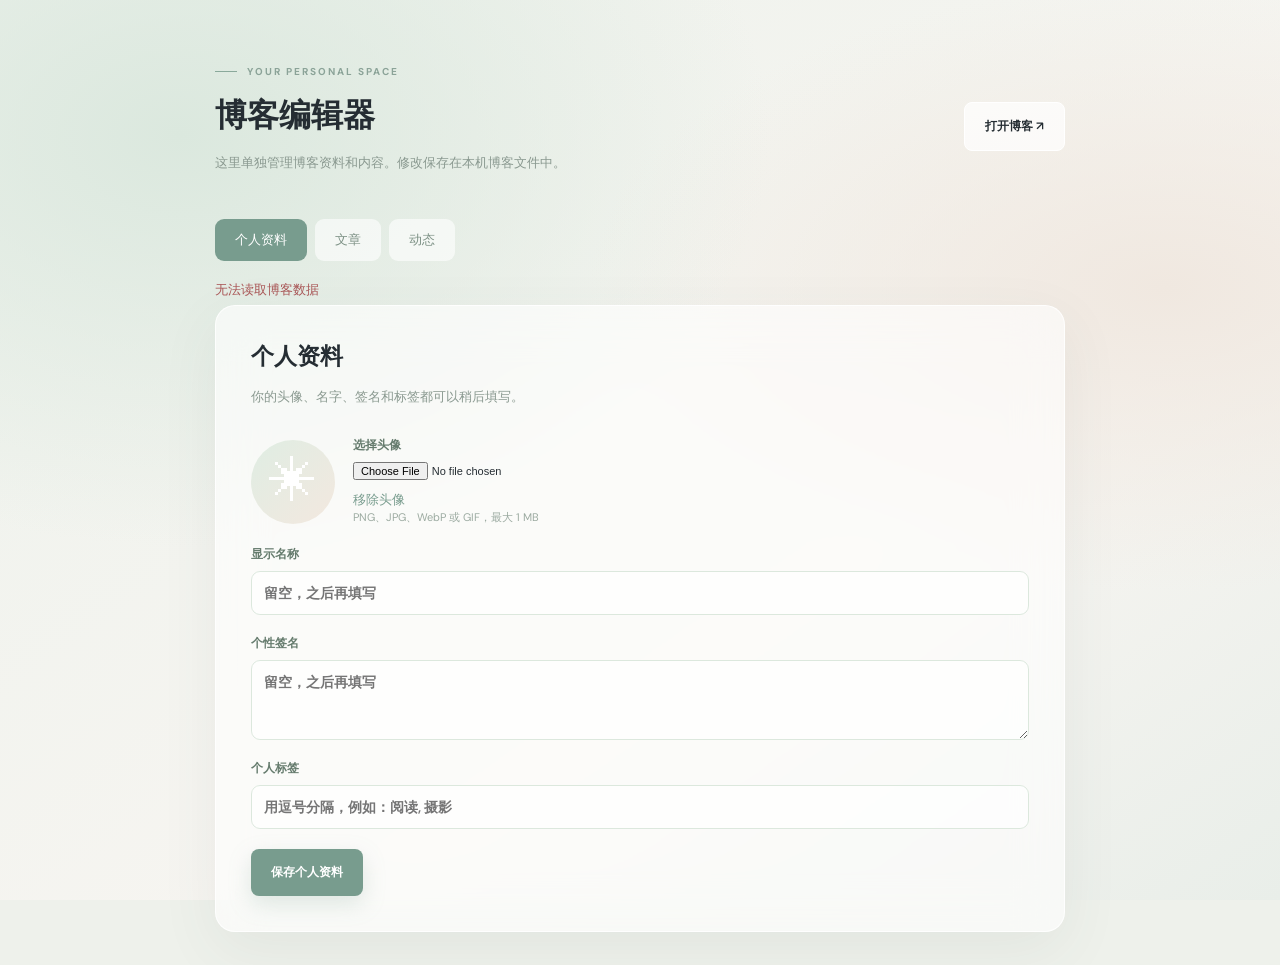
==== editor.html @ be8e77d0 "Add personal profile and blog contribution editor" ====
<!doctype html><html lang="zh-CN"><head><meta charset="utf-8"><meta name="viewport" content="width=device-width,initial-scale=1"><title>博客编辑器</title><link rel="stylesheet" href="style.css"><link rel="stylesheet" href="editor.css"></head><body><main class="editor-shell"><header class="editor-header"><div><div class="eyebrow"><span></span> YOUR PERSONAL SPACE</div><h1>博客编辑器</h1><p>这里单独管理博客资料和内容。修改保存在本机博客文件中。</p></div><a class="button secondary" href="/" target="_blank" rel="noopener">打开博客 ↗</a></header><nav class="editor-nav" aria-label="编辑器栏目"><button data-panel="profile" class="selected">个人资料</button><button data-panel="posts">文章</button><button data-panel="moments">动态</button></nav><div id="notice" role="status" aria-live="polite"></div><section class="editor-panel glass" id="profile"><h2>个人资料</h2><p>你的头像、名字、签名和标签都可以稍后填写。</p><form id="profile-form"><div class="avatar-edit"><div id="avatar-preview" class="profile-avatar">✳</div><div><label class="upload-button" for="avatar-file">选择头像</label><input id="avatar-file" type="file" accept="image/png,image/jpeg,image/webp,image/gif"><button type="button" id="remove-avatar" class="text-button">移除头像</button><small>PNG、JPG、WebP 或 GIF，最大 1 MB</small></div></div><label>显示名称<input name="name" maxlength="80" placeholder="留空，之后再填写"></label><label>个性签名<textarea name="signature" maxlength="300" rows="3" placeholder="留空，之后再填写"></textarea></label><label>个人标签<input name="tags" placeholder="用逗号分隔，例如：阅读, 摄影"></label><button class="button primary" type="submit">保存个人资料</button></form></section><section class="editor-panel glass" id="posts" hidden><h2>文章</h2><p>新发布或修改文章会记录为一次博客贡献；未改动的重复保存不会计数。</p><form id="post-form"><label>选择文章<select name="selection"></select></label><label>文章标识<input name="slug" placeholder="例如 my-first-post" required><small>小写字母、数字和连字符，用于文章链接；已有文章请勿修改。</small></label><label>标题<input name="title" required maxlength="150"></label><label>分类<input name="category" maxlength="40" placeholder="随笔"></label><label>标签<input name="tags" placeholder="用逗号分隔"></label><label>摘要<textarea name="excerpt" rows="2" maxlength="300"></textarea></label><label>正文（Markdown）<textarea name="body" rows="14" required></textarea></label><button class="button primary" type="submit">保存文章</button></form></section><section class="editor-panel glass" id="moments" hidden><h2>生活动态</h2><p>发布或修改动态会记录为一次博客贡献。</p><form id="moment-form"><label>选择动态<select name="selection"></select></label><label>内容<textarea name="text" rows="6" required></textarea></label><label>标签<input name="tags" placeholder="用逗号分隔"></label><button class="button primary" type="submit">保存动态</button></form></section></main><script src="editor.js"></script></body></html>
---- style.css ----
@import url('https://fonts.googleapis.com/css2?family=DM+Sans:wght@400;500;600;700&family=Playfair+Display:ital,wght@1,500&display=swap');
:root{--ink:#252d33;--muted:#778086;--accent:#72998c;--line:rgba(255,255,255,.8);--glass:rgba(255,255,255,.6)}*{box-sizing:border-box}html{scroll-behavior:smooth}body{margin:0;color:var(--ink);font-family:'DM Sans','Microsoft YaHei',sans-serif;background:#eef1eb;min-height:100vh;overflow-x:hidden}body:before{content:'';position:fixed;inset:0;background:radial-gradient(ellipse at 14% 15%,#dbe8de 0,transparent 38%),radial-gradient(ellipse at 91% 32%,#f0e8e0 0,transparent 35%),linear-gradient(145deg,#edf2ec,#f7f5f1 65%,#e9eee9);z-index:-3}.ambient{position:fixed;z-index:-2;filter:blur(70px);border-radius:50%;opacity:.55;pointer-events:none}.ambient-one{width:300px;height:300px;background:#d2e5dc;left:-100px;top:350px}.ambient-two{width:340px;height:340px;background:#f2ddd8;right:-130px;top:180px}.wrap{width:min(1200px,calc(100% - 80px));margin:auto}a{color:inherit;text-decoration:none}.topbar{height:102px;display:flex;align-items:center;justify-content:space-between}.brand{display:flex;gap:11px;align-items:center;font-weight:700;letter-spacing:.12em;font-size:16px}.brand-icon{font-size:30px;color:#779d8f}.brand-dot{color:#8ba99c}.brand small{display:block;font-size:8px;color:#9aa6a1;letter-spacing:.18em;margin-top:3px}.topbar nav{display:flex;gap:42px;font-size:13px;color:#858e8a}.topbar nav a{position:relative;padding:10px 0}.topbar nav a.active{color:#39463f}.topbar nav a.active:after{content:'';position:absolute;width:5px;height:5px;background:#84a899;border-radius:50%;bottom:0;left:50%}.github{font-size:12px;font-weight:600;border:1px solid rgba(111,139,126,.3);border-radius:24px;padding:11px 17px}.github span{margin-left:12px;color:#7c9e8e}.glass{background:var(--glass);border:1px solid var(--line);box-shadow:0 18px 60px rgba(76,91,79,.07);backdrop-filter:blur(24px)}.hero{min-height:490px;border-radius:24px;position:relative;overflow:hidden;display:flex;align-items:center;padding:70px 8%}.hero:after{content:'';position:absolute;inset:0;background:linear-gradient(110deg,rgba(255,255,255,.25),transparent 65%);pointer-events:none}.hero-content{z-index:1}.eyebrow{font-size:10px;font-weight:700;letter-spacing:.2em;color:#8ba398;display:flex;align-items:center;gap:10px}.eyebrow span{display:inline-block;width:22px;height:1px;background:#8aa99b}.hero h1{font-size:clamp(38px,4.4vw,59px);line-height:1.35;letter-spacing:.02em;margin:25px 0 20px;font-weight:600}.hero h1 em{font-style:normal;color:#8baa9c;font-weight:400}.hero-star{font-size:23px;color:#b5c8ba;margin-left:15px;vertical-align:top}.hero p,.about-card p{color:#858f89;line-height:2;font-size:14px}.hero-actions{display:flex;gap:12px;margin-top:32px}.button{display:inline-flex;align-items:center;justify-content:center;gap:26px;border-radius:8px;padding:15px 20px;font-size:12px;font-weight:600}.primary{background:#789c8e;color:white;box-shadow:0 8px 22px #88aa9b40}.secondary{background:rgba(255,255,255,.7);border:1px solid white}.hero-index{position:absolute;bottom:27px;left:8%;font-size:9px;letter-spacing:.16em;color:#a5b3aa}.hero-art{position:absolute;right:9%;width:330px;height:330px;display:grid;place-items:center}.orbit{position:absolute;border:1px solid rgba(129,164,146,.3);border-radius:50%;inset:15px}.orbit-two{inset:48px;border-style:dashed;animation:rotate 45s linear infinite}.art-sun{width:165px;height:165px;border-radius:50%;display:grid;place-items:center;background:linear-gradient(140deg,#e0eee3,#f4e6db);box-shadow:0 15px 50px #c6d8c680;color:#fff;font-size:88px}.art-label{position:absolute;right:-15px;bottom:60px;font-size:9px;letter-spacing:.17em;line-height:1.8;color:#9aada0}.art-sparkle{position:absolute;top:28px;right:48px;color:#bdcdbf;font-size:25px}@keyframes rotate{to{transform:rotate(360deg)}}.posts-section{padding:90px 0 55px}.section-heading{display:flex;justify-content:space-between;align-items:end;margin-bottom:30px}.section-heading h2{font-size:30px;font-weight:600;margin:13px 0 0}.section-heading p{font-size:12px;line-height:1.9;color:#9aa39e;margin:0;text-align:right}.post-grid{display:grid;grid-template-columns:repeat(3,1fr);gap:18px}.post-card{border-radius:15px;min-height:244px;padding:25px;display:flex;flex-direction:column;transition:transform .2s,box-shadow .2s}.post-card:hover{transform:translateY(-5px);box-shadow:0 20px 50px rgba(72,93,79,.12)}.card-number{display:flex;justify-content:space-between;color:#b6c5bb;font-size:11px;letter-spacing:.08em;margin-bottom:28px}.card-number span{font-size:17px}.post-meta{display:flex;gap:12px;align-items:center;color:#a1aaa4;font-size:10px}.category{color:#729888;background:#e8f1ea;border-radius:4px;padding:5px 8px}.post-card h3{font-size:19px;margin:18px 0 9px;font-weight:600}.post-card p{font-size:12px;line-height:1.8;color:#939d96;margin:0}.card-bottom{margin-top:auto;padding-top:25px;display:flex;justify-content:space-between;color:#b3bbb5;font-size:10px}.read-link{color:#79998a}.read-link b{margin-left:5px}.all-posts{display:block;text-align:right;color:#7d998b;font-size:12px;margin-top:25px}.all-posts span{margin-left:12px}.note{border-radius:15px;padding:30px 35px;display:flex;align-items:center;gap:25px}.note-icon{width:65px;height:65px;display:grid;place-items:center;border-radius:50%;background:#e5efe6;color:#92b3a0;font-size:35px}.note h2{font-size:17px;margin:10px 0}.note p{font-size:12px;color:#9aa49c;margin:0}.note>a{margin-left:auto;font-size:20px;color:#8eaa99}.footer{display:flex;justify-content:space-between;padding:48px 0 35px;font-size:10px;color:#a1aba4}.heart{color:#d9a6a2}.inner-page{padding:70px 0;min-height:65vh}.search{display:flex;align-items:center;gap:12px;background:rgba(255,255,255,.65);border:1px solid white;border-radius:10px;padding:12px 16px;margin:30px 0;color:#91a69a}.search input{border:0;outline:0;background:transparent;width:100%;font:inherit;font-size:13px;color:var(--ink)}.empty{color:var(--muted);font-size:14px}.about-card{border-radius:20px;padding:60px;display:grid;grid-template-columns:1fr 2fr;gap:50px;align-items:center}.about-symbol{height:250px;border-radius:18px;background:linear-gradient(140deg,#dcece1,#f3e8df);display:grid;place-items:center;color:white;font-size:130px}.about-card h2{font-size:32px;line-height:1.5}.about-card .button{margin-top:15px}.article,.message{padding:50px clamp(24px,7vw,90px);border-radius:20px}.back{font-size:12px;color:#7b9c8b;display:block;margin-bottom:35px}.article-body{max-width:760px;color:#535e58;font-size:15px;line-height:2}.article-body h1{font-size:36px;color:var(--ink);margin:25px 0}.article-body h2{font-size:23px;color:var(--ink);margin-top:40px}.article-body blockquote{margin:30px 0;border-left:3px solid #9bbcac;background:#eff5ef;padding:15px 22px;color:#789787}.article-body code{background:#edf2ed;padding:2px 5px;border-radius:4px}@media(max-width:760px){.wrap{width:calc(100% - 36px)}.topbar{height:82px}.topbar nav{gap:17px;font-size:12px}.github{display:none}.hero{min-height:500px;padding:55px 26px;align-items:flex-start}.hero h1{font-size:37px}.hero p{font-size:13px}.hero-art{width:180px;height:180px;right:12px;bottom:10px;opacity:.65}.art-sun{width:90px;height:90px;font-size:50px}.orbit{inset:10px}.orbit-two{inset:30px}.art-label{display:none}.hero-index{left:26px}.posts-section{padding:65px 0 45px}.section-heading h2{font-size:26px}.section-heading p{font-size:11px}.post-grid{grid-template-columns:1fr}.post-card{min-height:220px}.note{padding:25px 20px;gap:15px}.note-icon{width:48px;height:48px;flex-shrink:0;font-size:27px}.note p{line-height:1.7}.footer{gap:10px;flex-wrap:wrap}.inner-page{padding:45px 0}.about-card{grid-template-columns:1fr;padding:25px;gap:25px}.about-symbol{height:180px}.about-card h2{font-size:26px}}@media(prefers-reduced-motion:reduce){*,*:before,*:after{animation:none!important;scroll-behavior:auto!important;transition:none!important}}
/* 扩展模块 */
.explore-grid{display:grid;grid-template-columns:1fr 1fr;gap:18px;margin:0 0 18px}.explore-card{border-radius:15px;padding:25px;display:flex;align-items:center;gap:18px;transition:transform .2s}.explore-card:hover{transform:translateY(-4px)}.explore-card>span,.project-icon{display:grid;place-items:center;width:52px;height:52px;border-radius:14px;background:#e7f0e8;color:#8cac9a;font-size:26px}.explore-card small{font-size:9px;letter-spacing:.15em;color:#9eafa4}.explore-card h3{font-size:15px;margin:7px 0}.explore-card p{font-size:11px;color:#98a49b;margin:0}.explore-card b{margin-left:auto;color:#91aa9b;font-size:18px}.card-tags{display:flex;gap:9px;flex-wrap:wrap;color:#91a99c;font-size:10px;margin-top:13px}.filter-row{display:flex;align-items:baseline;gap:16px;margin:13px 0;color:#9ba7a0;font-size:11px}.filter-row>span{flex:0 0 26px}.filter-buttons{display:flex;gap:8px;flex-wrap:wrap}.filter-chip{border:1px solid transparent;background:rgba(255,255,255,.45);border-radius:18px;padding:7px 13px;font:inherit;color:#84948b;cursor:pointer}.filter-chip.selected{background:#789c8e;color:#fff}.filter-chip:focus-visible,.toc-level-2:focus-visible,.toc-level-3:focus-visible{outline:2px solid #567c6c;outline-offset:2px}.result-count{font-size:11px;color:#a0aba3;margin:25px 0 16px}.timeline{max-width:800px;margin:35px auto 0}.timeline-item{display:grid;grid-template-columns:120px 1fr;gap:28px;position:relative;padding-bottom:22px}.timeline-date{font-size:11px;color:#9baaa0;padding-top:22px}.moment-card{border-radius:15px;padding:24px 28px}.moment-card p{font-size:14px;line-height:1.9;color:#66746b;margin:12px 0}.moment-mark{color:#96b3a2;font-size:23px}.project-grid{display:grid;grid-template-columns:repeat(3,1fr);gap:18px}.project-card{display:block;border-radius:15px;padding:25px;min-height:220px}.project-card[href]{transition:transform .2s}.project-card[href]:hover{transform:translateY(-4px)}.project-top{display:flex;align-items:center;justify-content:space-between;color:#a8b9ad;margin-bottom:25px}.project-card h3{font-size:18px;margin:18px 0 8px}.project-card p{font-size:12px;color:#929e96;line-height:1.8}.interest-list{display:flex;gap:8px;flex-wrap:wrap;margin:20px 0}.interest-list span{font-size:11px;color:#789789;background:#e7f0e9;border-radius:18px;padding:7px 11px}.about-timeline{padding:55px 0 0;max-width:800px;margin:auto}.about-timeline h2{font-size:24px}.history-list{border-left:1px solid #cbdad0;margin:25px 0 0 6px}.history-item{position:relative;padding:0 0 25px 25px;display:grid;grid-template-columns:100px 1fr;gap:20px}.history-item:before{content:'';position:absolute;left:-4px;top:5px;width:7px;height:7px;border-radius:50%;background:#8cad9b}.history-item>span{font-size:11px;color:#9caba2}.history-item h3{font-size:14px;margin:0}.history-item p{font-size:12px;color:#929e96;line-height:1.8}.article-layout{display:grid;grid-template-columns:minmax(0,1fr) 170px;gap:40px}.article-toc{align-self:start;position:sticky;top:25px;border-left:1px solid #d9e4db;padding-left:20px;margin-top:40px}.article-toc[hidden]{display:none}.article-toc h3{font-size:12px;color:#8a9c91}.article-toc button{display:block;text-align:left;border:0;background:none;padding:7px 0;color:#91a298;font:inherit;font-size:11px;cursor:pointer}.article-toc .toc-level-3{padding-left:12px}.article-body a{color:#719a86;text-decoration:underline;overflow-wrap:anywhere}.article-body pre{overflow:auto;background:#eaf0eb;padding:18px;border-radius:10px;line-height:1.6}.article-body pre code{background:none;padding:0}.article-body li{margin:5px 0}.article-body hr{border:0;border-top:1px solid #dce7de}.article-neighbors{display:grid;grid-template-columns:1fr 1fr;gap:20px;border-top:1px solid #e0e9e1;margin-top:45px;padding-top:25px}.article-neighbors a{display:flex;flex-direction:column;gap:8px;color:#668b78}.article-neighbors a:last-child{text-align:right}.article-neighbors small{font-size:10px;color:#a2b1a6}.article-neighbors strong{font-size:13px}.comments-placeholder{display:flex;gap:15px;align-items:center;background:#f0f5f0;border-radius:12px;padding:18px 20px;margin-top:30px}.comments-placeholder>span{font-size:24px;color:#9cb7a5}.comments-placeholder h3{font-size:13px;margin:0 0 6px}.comments-placeholder p{font-size:11px;color:#99a79d;margin:0;line-height:1.6}@media(max-width:760px){.topbar{height:auto;min-height:82px;flex-wrap:wrap;gap:5px;padding:15px 0}.topbar nav{gap:16px}.explore-grid{grid-template-columns:1fr}.project-grid{grid-template-columns:1fr}.timeline-item{grid-template-columns:1fr;gap:8px}.timeline-date{padding-top:0}.history-item{grid-template-columns:65px 1fr;gap:10px}.article-layout{display:flex;flex-direction:column-reverse;gap:0}.article-toc{position:static;margin:20px 0 0}.article-body h1{font-size:30px}}
/* 独立个人资料和博客贡献图 */
.profile-panel{display:flex;gap:25px;align-items:center;border-radius:20px;padding:30px 35px;margin-bottom:18px}.profile-avatar{display:grid;place-items:center;width:105px;height:105px;border-radius:50%;overflow:hidden;background:linear-gradient(135deg,#dfede3,#f3e8df);color:#fff;font-size:48px;flex-shrink:0}.profile-avatar img{width:100%;height:100%;object-fit:cover}.profile-copy h2{font-size:22px;margin:12px 0 8px}.profile-copy p{font-size:13px;color:#94a199;margin:0;line-height:1.7}.profile-tags{display:flex;flex-wrap:wrap;gap:8px;margin-top:12px}.profile-tags span{font-size:10px;color:#779b87;background:#e8f1e9;border-radius:20px;padding:5px 10px}.profile-tags .tag-empty{color:#aab7ad;background:#f1f5f0}.contribution-panel{border-radius:20px;padding:28px 35px;margin-bottom:18px}.contribution-header{display:flex;align-items:center;justify-content:space-between;gap:15px;margin-bottom:25px}.contribution-header h2{font-size:18px;margin:10px 0 6px}.contribution-header p,.active-days{font-size:11px;color:#96a59b;margin:0}.contribution-scroll{overflow-x:auto;padding-bottom:5px}.contribution-inner{min-width:780px;width:max-content}.contribution-months{display:grid;grid-template-columns:repeat(54,11px);gap:3px;height:20px;font-size:10px;color:#99a89e}.contribution-months span{white-space:nowrap}.contribution-grid{display:grid;grid-template-rows:repeat(7,11px);grid-auto-flow:column;grid-auto-columns:11px;gap:3px}.contribution-day{display:block;width:11px;height:11px;border-radius:3px;background:#e7ede8}.contribution-day.level-1{background:#b7d5c0}.contribution-day.level-2{background:#8bbda0}.contribution-day.level-3{background:#63a783}.contribution-day.level-4{background:#398761}.contribution-legend{display:flex;justify-content:flex-end;align-items:center;gap:4px;margin-top:14px;color:#a3aea6;font-size:10px}.contribution-legend span{margin:0 4px}@media(max-width:760px){.profile-panel{padding:24px;gap:16px}.profile-avatar{width:75px;height:75px;font-size:35px}.contribution-panel{padding:24px}.active-days{white-space:nowrap}}
---- editor.css ----
.editor-shell{width:min(850px,calc(100% - 36px));margin:65px auto}.editor-header{display:flex;align-items:center;justify-content:space-between;gap:20px}.editor-header h1{font-size:32px;margin:16px 0 8px}.editor-header p,.editor-panel>p{font-size:13px;color:#8a9990;line-height:1.8}.editor-nav{display:flex;gap:8px;margin:32px 0 20px}.editor-nav button{border:0;border-radius:9px;background:#fff9;color:#7d9185;padding:12px 20px;cursor:pointer}.editor-nav button.selected{background:#789c8e;color:white}.editor-panel{border-radius:20px;padding:35px}.editor-panel h2{margin:0;font-size:23px}.editor-panel form{display:grid;gap:20px;margin-top:28px}.editor-panel label{display:grid;gap:8px;font-size:12px;font-weight:600;color:#667c6e}.editor-panel input:not([type=file]),.editor-panel textarea,.editor-panel select{width:100%;border:1px solid #dce8dd;border-radius:9px;background:#ffffffaa;padding:12px;font:inherit;font-size:14px;color:#33463b;resize:vertical}.editor-panel small{font-size:11px;font-weight:400;color:#9baaa0;line-height:1.6}.editor-panel form>.button{justify-self:start;border:0;cursor:pointer}.avatar-edit{display:flex;align-items:center;gap:18px}.avatar-edit .profile-avatar{width:84px;height:84px;flex-shrink:0}.avatar-edit input[type=file]{display:block;margin:8px 0;font-size:11px;max-width:230px}.avatar-edit small{display:block}.upload-button{font-size:12px}.text-button{border:0;background:none;color:#789c8e;cursor:pointer;padding:0}#notice{font-size:13px;color:#557c67;min-height:24px}#notice.error{color:#aa5757}[hidden]{display:none!important}@media(max-width:600px){.editor-shell{margin:30px auto}.editor-header{align-items:flex-start;flex-direction:column}.editor-panel{padding:23px}.avatar-edit{align-items:flex-start}}
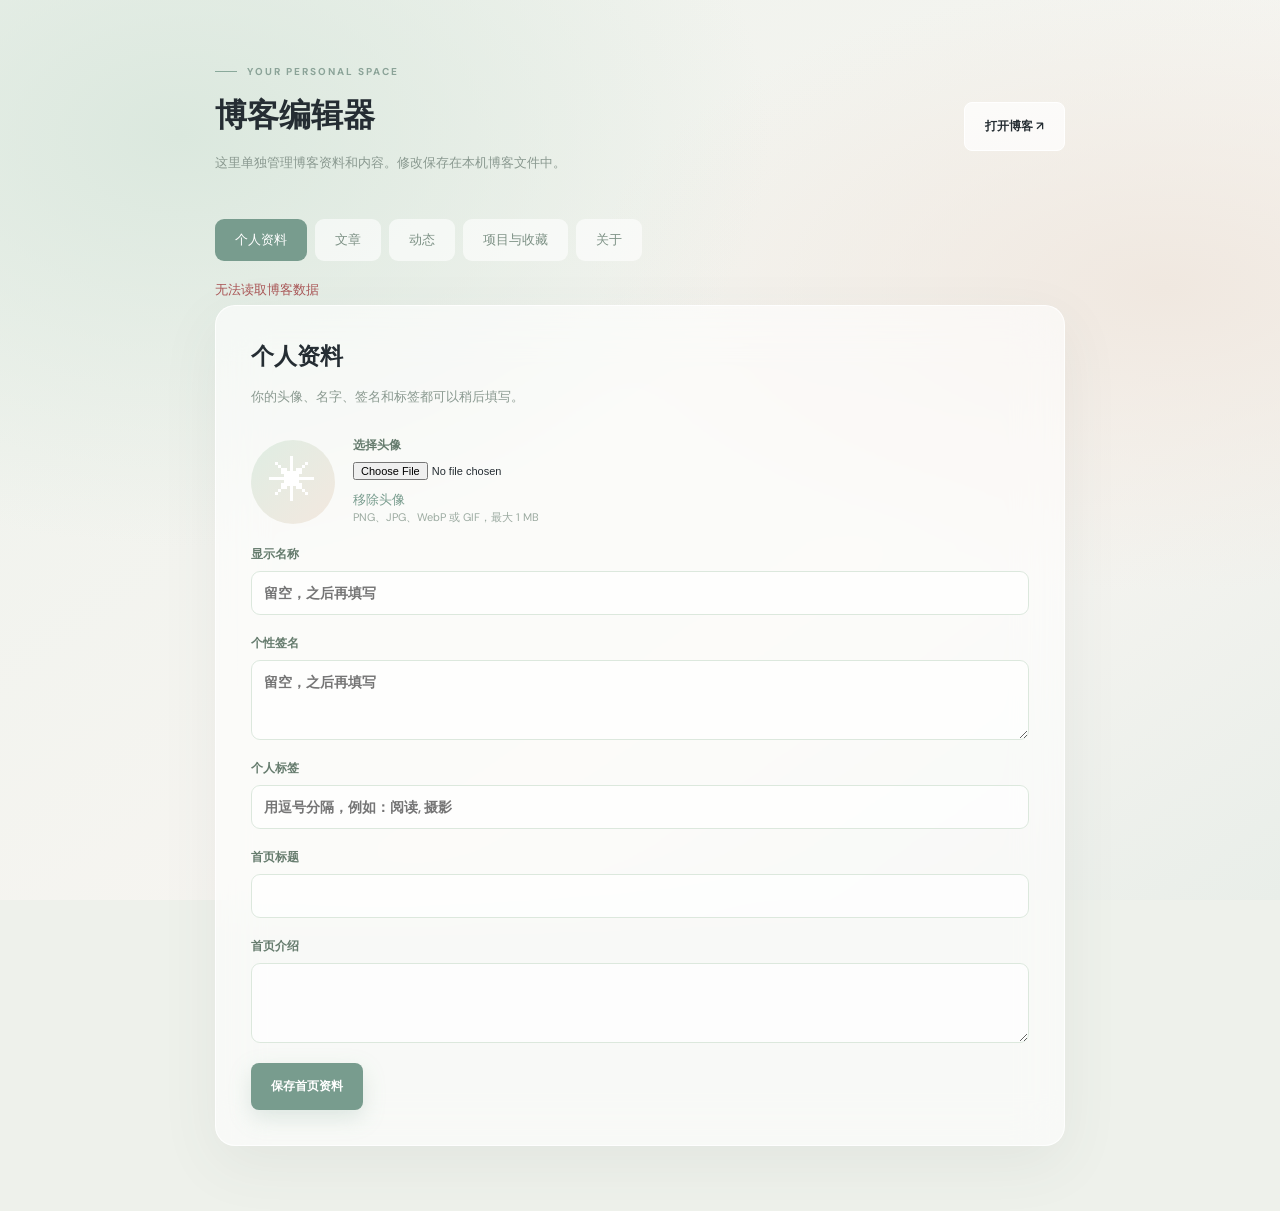
==== commit 780054f7: "Add page editing and protect local blog data" ====
--- a/editor.html
+++ b/editor.html
@@ -1 +1 @@
-<!doctype html><html lang="zh-CN"><head><meta charset="utf-8"><meta name="viewport" content="width=device-width,initial-scale=1"><title>博客编辑器</title><link rel="stylesheet" href="style.css"><link rel="stylesheet" href="editor.css"></head><body><main class="editor-shell"><header class="editor-header"><div><div class="eyebrow"><span></span> YOUR PERSONAL SPACE</div><h1>博客编辑器</h1><p>这里单独管理博客资料和内容。修改保存在本机博客文件中。</p></div><a class="button secondary" href="/" target="_blank" rel="noopener">打开博客 ↗</a></header><nav class="editor-nav" aria-label="编辑器栏目"><button data-panel="profile" class="selected">个人资料</button><button data-panel="posts">文章</button><button data-panel="moments">动态</button></nav><div id="notice" role="status" aria-live="polite"></div><section class="editor-panel glass" id="profile"><h2>个人资料</h2><p>你的头像、名字、签名和标签都可以稍后填写。</p><form id="profile-form"><div class="avatar-edit"><div id="avatar-preview" class="profile-avatar">✳</div><div><label class="upload-button" for="avatar-file">选择头像</label><input id="avatar-file" type="file" accept="image/png,image/jpeg,image/webp,image/gif"><button type="button" id="remove-avatar" class="text-button">移除头像</button><small>PNG、JPG、WebP 或 GIF，最大 1 MB</small></div></div><label>显示名称<input name="name" maxlength="80" placeholder="留空，之后再填写"></label><label>个性签名<textarea name="signature" maxlength="300" rows="3" placeholder="留空，之后再填写"></textarea></label><label>个人标签<input name="tags" placeholder="用逗号分隔，例如：阅读, 摄影"></label><button class="button primary" type="submit">保存个人资料</button></form></section><section class="editor-panel glass" id="posts" hidden><h2>文章</h2><p>新发布或修改文章会记录为一次博客贡献；未改动的重复保存不会计数。</p><form id="post-form"><label>选择文章<select name="selection"></select></label><label>文章标识<input name="slug" placeholder="例如 my-first-post" required><small>小写字母、数字和连字符，用于文章链接；已有文章请勿修改。</small></label><label>标题<input name="title" required maxlength="150"></label><label>分类<input name="category" maxlength="40" placeholder="随笔"></label><label>标签<input name="tags" placeholder="用逗号分隔"></label><label>摘要<textarea name="excerpt" rows="2" maxlength="300"></textarea></label><label>正文（Markdown）<textarea name="body" rows="14" required></textarea></label><button class="button primary" type="submit">保存文章</button></form></section><section class="editor-panel glass" id="moments" hidden><h2>生活动态</h2><p>发布或修改动态会记录为一次博客贡献。</p><form id="moment-form"><label>选择动态<select name="selection"></select></label><label>内容<textarea name="text" rows="6" required></textarea></label><label>标签<input name="tags" placeholder="用逗号分隔"></label><button class="button primary" type="submit">保存动态</button></form></section></main><script src="editor.js"></script></body></html>
+<!doctype html><html lang="zh-CN"><head><meta charset="utf-8"><meta name="viewport" content="width=device-width,initial-scale=1"><title>博客编辑器</title><link rel="stylesheet" href="style.css"><link rel="stylesheet" href="editor.css"></head><body><main class="editor-shell"><header class="editor-header"><div><div class="eyebrow"><span></span> YOUR PERSONAL SPACE</div><h1>博客编辑器</h1><p>这里单独管理博客资料和内容。修改保存在本机博客文件中。</p></div><a class="button secondary" href="/" target="_blank" rel="noopener">打开博客 ↗</a></header><nav class="editor-nav" aria-label="编辑器栏目"><button data-panel="profile" class="selected">个人资料</button><button data-panel="posts">文章</button><button data-panel="moments">动态</button><button data-panel="projects">项目与收藏</button><button data-panel="about">关于</button></nav><div id="notice" role="status" aria-live="polite"></div><section class="editor-panel glass" id="profile"><h2>个人资料</h2><p>你的头像、名字、签名和标签都可以稍后填写。</p><form id="profile-form"><div class="avatar-edit"><div id="avatar-preview" class="profile-avatar">✳</div><div><label class="upload-button" for="avatar-file">选择头像</label><input id="avatar-file" type="file" accept="image/png,image/jpeg,image/webp,image/gif"><button type="button" id="remove-avatar" class="text-button">移除头像</button><small>PNG、JPG、WebP 或 GIF，最大 1 MB</small></div></div><label>显示名称<input name="name" maxlength="80" placeholder="留空，之后再填写"></label><label>个性签名<textarea name="signature" maxlength="300" rows="3" placeholder="留空，之后再填写"></textarea></label><label>个人标签<input name="tags" placeholder="用逗号分隔，例如：阅读, 摄影"></label><label>首页标题<input name="title" maxlength="120"></label><label>首页介绍<textarea name="description" rows="3" maxlength="500"></textarea></label><button class="button primary" type="submit">保存首页资料</button></form></section><section class="editor-panel glass" id="posts" hidden><h2>文章</h2><p>新发布或修改文章会记录为一次博客贡献；未改动的重复保存不会计数。</p><form id="post-form"><label>选择文章<select name="selection"></select></label><label>文章标识<input name="slug" placeholder="例如 my-first-post" required><small>小写字母、数字和连字符，用于文章链接；已有文章请勿修改。</small></label><label>标题<input name="title" required maxlength="150"></label><label>分类<input name="category" maxlength="40" placeholder="随笔"></label><label>标签<input name="tags" placeholder="用逗号分隔"></label><label>摘要<textarea name="excerpt" rows="2" maxlength="300"></textarea></label><label>正文（Markdown）<textarea name="body" rows="14" required></textarea></label><button class="button primary" type="submit">保存文章</button></form></section><section class="editor-panel glass" id="moments" hidden><h2>生活动态</h2><p>发布或修改动态会记录为一次博客贡献。</p><form id="moment-form"><label>选择动态<select name="selection"></select></label><label>内容<textarea name="text" rows="6" required></textarea></label><label>标签<input name="tags" placeholder="用逗号分隔"></label><button class="button primary" type="submit">保存动态</button></form></section><section class="editor-panel glass" id="projects" hidden><h2>项目与收藏</h2><p>添加或修改项目名称、说明和链接。</p><form id="project-form"><label>选择项目<select name="selection"></select></label><label>名称<input name="title" maxlength="150" required></label><label>分类<input name="category" maxlength="40"></label><label>介绍<textarea name="description" rows="4" maxlength="1000"></textarea></label><label>网址<input name="url" type="url" placeholder="https://"></label><button class="button primary" type="submit">保存项目</button></form></section><section class="editor-panel glass" id="about" hidden><h2>关于我</h2><p>填写简介、兴趣与经历。每条经历占一行，用竖线分隔日期、标题和内容。</p><form id="about-form"><label>个人简介<textarea name="about" rows="6" maxlength="5000"></textarea></label><label>个人链接<input name="github" type="url" placeholder="https://"></label><label>兴趣<input name="interests" placeholder="用逗号分隔"></label><label>经历<textarea name="timeline" rows="6" placeholder="2026 | 开始记录 | 在这里记录生活"></textarea></label><button class="button primary" type="submit">保存关于页</button></form></section></main><script src="editor.js"></script></body></html>
--- a/style.css
+++ b/style.css
@@ -4,3 +4,5 @@
 .explore-grid{display:grid;grid-template-columns:1fr 1fr;gap:18px;margin:0 0 18px}.explore-card{border-radius:15px;padding:25px;display:flex;align-items:center;gap:18px;transition:transform .2s}.explore-card:hover{transform:translateY(-4px)}.explore-card>span,.project-icon{display:grid;place-items:center;width:52px;height:52px;border-radius:14px;background:#e7f0e8;color:#8cac9a;font-size:26px}.explore-card small{font-size:9px;letter-spacing:.15em;color:#9eafa4}.explore-card h3{font-size:15px;margin:7px 0}.explore-card p{font-size:11px;color:#98a49b;margin:0}.explore-card b{margin-left:auto;color:#91aa9b;font-size:18px}.card-tags{display:flex;gap:9px;flex-wrap:wrap;color:#91a99c;font-size:10px;margin-top:13px}.filter-row{display:flex;align-items:baseline;gap:16px;margin:13px 0;color:#9ba7a0;font-size:11px}.filter-row>span{flex:0 0 26px}.filter-buttons{display:flex;gap:8px;flex-wrap:wrap}.filter-chip{border:1px solid transparent;background:rgba(255,255,255,.45);border-radius:18px;padding:7px 13px;font:inherit;color:#84948b;cursor:pointer}.filter-chip.selected{background:#789c8e;color:#fff}.filter-chip:focus-visible,.toc-level-2:focus-visible,.toc-level-3:focus-visible{outline:2px solid #567c6c;outline-offset:2px}.result-count{font-size:11px;color:#a0aba3;margin:25px 0 16px}.timeline{max-width:800px;margin:35px auto 0}.timeline-item{display:grid;grid-template-columns:120px 1fr;gap:28px;position:relative;padding-bottom:22px}.timeline-date{font-size:11px;color:#9baaa0;padding-top:22px}.moment-card{border-radius:15px;padding:24px 28px}.moment-card p{font-size:14px;line-height:1.9;color:#66746b;margin:12px 0}.moment-mark{color:#96b3a2;font-size:23px}.project-grid{display:grid;grid-template-columns:repeat(3,1fr);gap:18px}.project-card{display:block;border-radius:15px;padding:25px;min-height:220px}.project-card[href]{transition:transform .2s}.project-card[href]:hover{transform:translateY(-4px)}.project-top{display:flex;align-items:center;justify-content:space-between;color:#a8b9ad;margin-bottom:25px}.project-card h3{font-size:18px;margin:18px 0 8px}.project-card p{font-size:12px;color:#929e96;line-height:1.8}.interest-list{display:flex;gap:8px;flex-wrap:wrap;margin:20px 0}.interest-list span{font-size:11px;color:#789789;background:#e7f0e9;border-radius:18px;padding:7px 11px}.about-timeline{padding:55px 0 0;max-width:800px;margin:auto}.about-timeline h2{font-size:24px}.history-list{border-left:1px solid #cbdad0;margin:25px 0 0 6px}.history-item{position:relative;padding:0 0 25px 25px;display:grid;grid-template-columns:100px 1fr;gap:20px}.history-item:before{content:'';position:absolute;left:-4px;top:5px;width:7px;height:7px;border-radius:50%;background:#8cad9b}.history-item>span{font-size:11px;color:#9caba2}.history-item h3{font-size:14px;margin:0}.history-item p{font-size:12px;color:#929e96;line-height:1.8}.article-layout{display:grid;grid-template-columns:minmax(0,1fr) 170px;gap:40px}.article-toc{align-self:start;position:sticky;top:25px;border-left:1px solid #d9e4db;padding-left:20px;margin-top:40px}.article-toc[hidden]{display:none}.article-toc h3{font-size:12px;color:#8a9c91}.article-toc button{display:block;text-align:left;border:0;background:none;padding:7px 0;color:#91a298;font:inherit;font-size:11px;cursor:pointer}.article-toc .toc-level-3{padding-left:12px}.article-body a{color:#719a86;text-decoration:underline;overflow-wrap:anywhere}.article-body pre{overflow:auto;background:#eaf0eb;padding:18px;border-radius:10px;line-height:1.6}.article-body pre code{background:none;padding:0}.article-body li{margin:5px 0}.article-body hr{border:0;border-top:1px solid #dce7de}.article-neighbors{display:grid;grid-template-columns:1fr 1fr;gap:20px;border-top:1px solid #e0e9e1;margin-top:45px;padding-top:25px}.article-neighbors a{display:flex;flex-direction:column;gap:8px;color:#668b78}.article-neighbors a:last-child{text-align:right}.article-neighbors small{font-size:10px;color:#a2b1a6}.article-neighbors strong{font-size:13px}.comments-placeholder{display:flex;gap:15px;align-items:center;background:#f0f5f0;border-radius:12px;padding:18px 20px;margin-top:30px}.comments-placeholder>span{font-size:24px;color:#9cb7a5}.comments-placeholder h3{font-size:13px;margin:0 0 6px}.comments-placeholder p{font-size:11px;color:#99a79d;margin:0;line-height:1.6}@media(max-width:760px){.topbar{height:auto;min-height:82px;flex-wrap:wrap;gap:5px;padding:15px 0}.topbar nav{gap:16px}.explore-grid{grid-template-columns:1fr}.project-grid{grid-template-columns:1fr}.timeline-item{grid-template-columns:1fr;gap:8px}.timeline-date{padding-top:0}.history-item{grid-template-columns:65px 1fr;gap:10px}.article-layout{display:flex;flex-direction:column-reverse;gap:0}.article-toc{position:static;margin:20px 0 0}.article-body h1{font-size:30px}}
 /* 独立个人资料和博客贡献图 */
 .profile-panel{display:flex;gap:25px;align-items:center;border-radius:20px;padding:30px 35px;margin-bottom:18px}.profile-avatar{display:grid;place-items:center;width:105px;height:105px;border-radius:50%;overflow:hidden;background:linear-gradient(135deg,#dfede3,#f3e8df);color:#fff;font-size:48px;flex-shrink:0}.profile-avatar img{width:100%;height:100%;object-fit:cover}.profile-copy h2{font-size:22px;margin:12px 0 8px}.profile-copy p{font-size:13px;color:#94a199;margin:0;line-height:1.7}.profile-tags{display:flex;flex-wrap:wrap;gap:8px;margin-top:12px}.profile-tags span{font-size:10px;color:#779b87;background:#e8f1e9;border-radius:20px;padding:5px 10px}.profile-tags .tag-empty{color:#aab7ad;background:#f1f5f0}.contribution-panel{border-radius:20px;padding:28px 35px;margin-bottom:18px}.contribution-header{display:flex;align-items:center;justify-content:space-between;gap:15px;margin-bottom:25px}.contribution-header h2{font-size:18px;margin:10px 0 6px}.contribution-header p,.active-days{font-size:11px;color:#96a59b;margin:0}.contribution-scroll{overflow-x:auto;padding-bottom:5px}.contribution-inner{min-width:780px;width:max-content}.contribution-months{display:grid;grid-template-columns:repeat(54,11px);gap:3px;height:20px;font-size:10px;color:#99a89e}.contribution-months span{white-space:nowrap}.contribution-grid{display:grid;grid-template-rows:repeat(7,11px);grid-auto-flow:column;grid-auto-columns:11px;gap:3px}.contribution-day{display:block;width:11px;height:11px;border-radius:3px;background:#e7ede8}.contribution-day.level-1{background:#b7d5c0}.contribution-day.level-2{background:#8bbda0}.contribution-day.level-3{background:#63a783}.contribution-day.level-4{background:#398761}.contribution-legend{display:flex;justify-content:flex-end;align-items:center;gap:4px;margin-top:14px;color:#a3aea6;font-size:10px}.contribution-legend span{margin:0 4px}@media(max-width:760px){.profile-panel{padding:24px;gap:16px}.profile-avatar{width:75px;height:75px;font-size:35px}.contribution-panel{padding:24px}.active-days{white-space:nowrap}}
+/* 首页以个人头像为视觉中心，贡献图放在内容之后。 */
+.home-intro{position:relative;display:grid;grid-template-columns:minmax(0,1.35fr) minmax(240px,.65fr);align-items:stretch;gap:18px}.home-intro .profile-panel{margin:0;min-height:400px;padding:45px;gap:32px}.home-intro .profile-avatar{width:clamp(150px,19vw,240px);height:clamp(150px,19vw,240px);font-size:90px;box-shadow:0 20px 50px #afc9b44d}.home-intro .profile-copy h2{font-size:clamp(27px,3vw,38px);margin:16px 0 12px}.home-intro .profile-copy p{font-size:14px;max-width:280px}.home-caption{align-self:center;padding:30px}.home-caption h1{font-size:clamp(24px,3vw,36px);line-height:1.5;font-weight:600}.home-caption p{color:#98a59c;font-size:13px;line-height:1.9;margin-bottom:25px}.contribution-panel{max-width:850px;margin:35px auto 0;padding:22px 28px}.contribution-header{margin-bottom:18px}.contribution-header h2{font-size:15px}.contribution-inner{min-width:0}.contribution-months{grid-template-columns:repeat(54,8px);gap:3px}.contribution-grid{grid-template-rows:repeat(7,8px);grid-auto-columns:8px;gap:3px}.contribution-day{width:8px;height:8px;border-radius:2px}.page-edit{display:block;margin:0 0 16px auto;border:1px solid #c9dcd0;background:#ffffffa8;color:#668a76;border-radius:20px;padding:9px 16px;font:inherit;font-size:12px;cursor:pointer}.edit-dialog{position:fixed;inset:0;margin:auto;padding:0;width:min(880px,calc(100% - 24px));height:min(850px,calc(100% - 30px));max-width:none;max-height:none;border:1px solid white;border-radius:18px;background:#f2f6f1;box-shadow:0 20px 80px #344d3e55;overflow:hidden}.edit-dialog::backdrop{background:#25362d77;backdrop-filter:blur(4px)}.edit-dialog iframe{width:100%;height:100%;border:0}.dialog-close{position:absolute;right:18px;top:14px;z-index:1;border:0;background:#e8f0e9;color:#668a76;border-radius:18px;padding:8px 14px;cursor:pointer}@media(max-width:760px){.home-intro{grid-template-columns:1fr}.home-intro .profile-panel{min-height:290px;padding:28px;gap:20px}.home-intro .profile-avatar{width:130px;height:130px;font-size:60px}.home-caption{padding:5px 10px 20px}.contribution-panel{padding:20px;margin-top:28px}}@media(max-width:400px){.home-intro .profile-panel{flex-direction:column;align-items:flex-start}.home-intro .profile-avatar{width:145px;height:145px}}
--- a/editor.css
+++ b/editor.css
@@ -1 +1,2 @@
 .editor-shell{width:min(850px,calc(100% - 36px));margin:65px auto}.editor-header{display:flex;align-items:center;justify-content:space-between;gap:20px}.editor-header h1{font-size:32px;margin:16px 0 8px}.editor-header p,.editor-panel>p{font-size:13px;color:#8a9990;line-height:1.8}.editor-nav{display:flex;gap:8px;margin:32px 0 20px}.editor-nav button{border:0;border-radius:9px;background:#fff9;color:#7d9185;padding:12px 20px;cursor:pointer}.editor-nav button.selected{background:#789c8e;color:white}.editor-panel{border-radius:20px;padding:35px}.editor-panel h2{margin:0;font-size:23px}.editor-panel form{display:grid;gap:20px;margin-top:28px}.editor-panel label{display:grid;gap:8px;font-size:12px;font-weight:600;color:#667c6e}.editor-panel input:not([type=file]),.editor-panel textarea,.editor-panel select{width:100%;border:1px solid #dce8dd;border-radius:9px;background:#ffffffaa;padding:12px;font:inherit;font-size:14px;color:#33463b;resize:vertical}.editor-panel small{font-size:11px;font-weight:400;color:#9baaa0;line-height:1.6}.editor-panel form>.button{justify-self:start;border:0;cursor:pointer}.avatar-edit{display:flex;align-items:center;gap:18px}.avatar-edit .profile-avatar{width:84px;height:84px;flex-shrink:0}.avatar-edit input[type=file]{display:block;margin:8px 0;font-size:11px;max-width:230px}.avatar-edit small{display:block}.upload-button{font-size:12px}.text-button{border:0;background:none;color:#789c8e;cursor:pointer;padding:0}#notice{font-size:13px;color:#557c67;min-height:24px}#notice.error{color:#aa5757}[hidden]{display:none!important}@media(max-width:600px){.editor-shell{margin:30px auto}.editor-header{align-items:flex-start;flex-direction:column}.editor-panel{padding:23px}.avatar-edit{align-items:flex-start}}
+.editor-nav{flex-wrap:wrap}.embedded .editor-shell{margin:32px auto}.embedded .editor-header>a,.embedded .editor-nav{display:none}.embedded .editor-header{padding-right:90px}.embedded .editor-header h1{font-size:23px}.embedded .editor-header p{font-size:12px}.embedded .editor-panel{margin-top:10px}
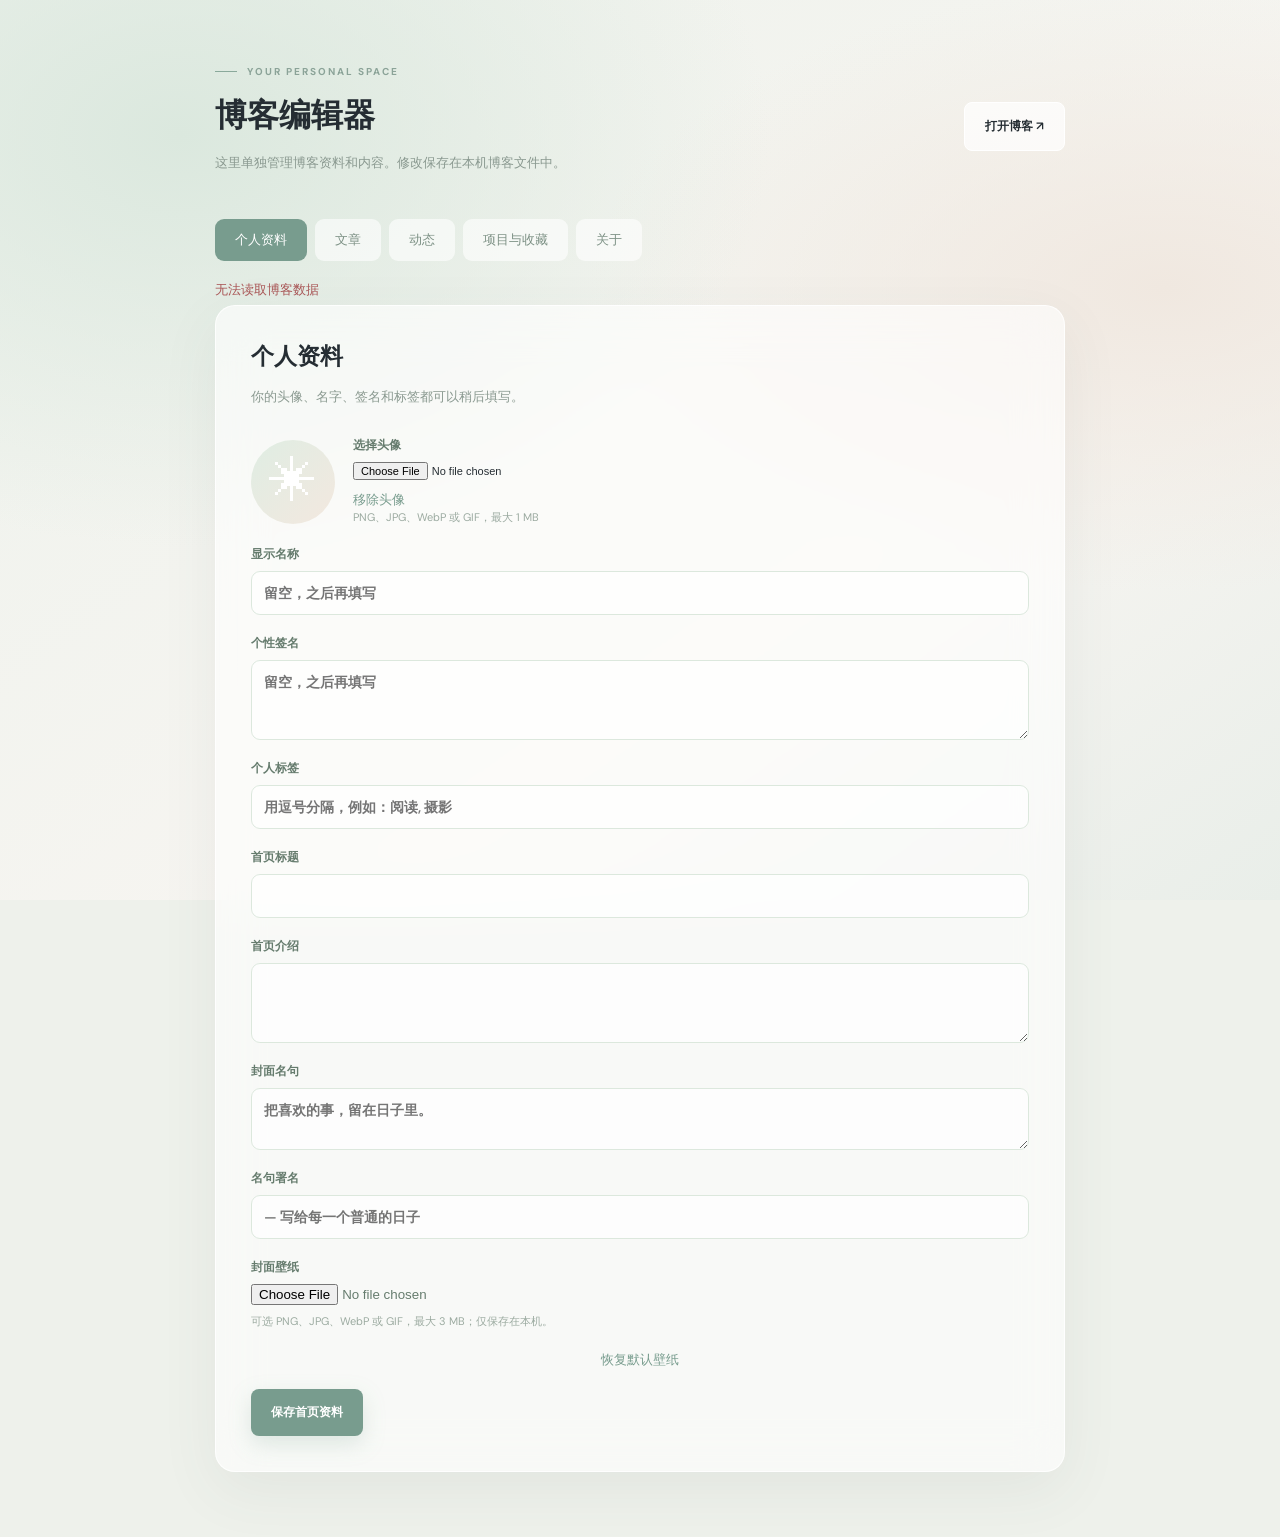
==== commit 02d954c7: "Build final personal blog homepage" ====
--- a/editor.html
+++ b/editor.html
@@ -1 +1 @@
-<!doctype html><html lang="zh-CN"><head><meta charset="utf-8"><meta name="viewport" content="width=device-width,initial-scale=1"><title>博客编辑器</title><link rel="stylesheet" href="style.css"><link rel="stylesheet" href="editor.css"></head><body><main class="editor-shell"><header class="editor-header"><div><div class="eyebrow"><span></span> YOUR PERSONAL SPACE</div><h1>博客编辑器</h1><p>这里单独管理博客资料和内容。修改保存在本机博客文件中。</p></div><a class="button secondary" href="/" target="_blank" rel="noopener">打开博客 ↗</a></header><nav class="editor-nav" aria-label="编辑器栏目"><button data-panel="profile" class="selected">个人资料</button><button data-panel="posts">文章</button><button data-panel="moments">动态</button><button data-panel="projects">项目与收藏</button><button data-panel="about">关于</button></nav><div id="notice" role="status" aria-live="polite"></div><section class="editor-panel glass" id="profile"><h2>个人资料</h2><p>你的头像、名字、签名和标签都可以稍后填写。</p><form id="profile-form"><div class="avatar-edit"><div id="avatar-preview" class="profile-avatar">✳</div><div><label class="upload-button" for="avatar-file">选择头像</label><input id="avatar-file" type="file" accept="image/png,image/jpeg,image/webp,image/gif"><button type="button" id="remove-avatar" class="text-button">移除头像</button><small>PNG、JPG、WebP 或 GIF，最大 1 MB</small></div></div><label>显示名称<input name="name" maxlength="80" placeholder="留空，之后再填写"></label><label>个性签名<textarea name="signature" maxlength="300" rows="3" placeholder="留空，之后再填写"></textarea></label><label>个人标签<input name="tags" placeholder="用逗号分隔，例如：阅读, 摄影"></label><label>首页标题<input name="title" maxlength="120"></label><label>首页介绍<textarea name="description" rows="3" maxlength="500"></textarea></label><button class="button primary" type="submit">保存首页资料</button></form></section><section class="editor-panel glass" id="posts" hidden><h2>文章</h2><p>新发布或修改文章会记录为一次博客贡献；未改动的重复保存不会计数。</p><form id="post-form"><label>选择文章<select name="selection"></select></label><label>文章标识<input name="slug" placeholder="例如 my-first-post" required><small>小写字母、数字和连字符，用于文章链接；已有文章请勿修改。</small></label><label>标题<input name="title" required maxlength="150"></label><label>分类<input name="category" maxlength="40" placeholder="随笔"></label><label>标签<input name="tags" placeholder="用逗号分隔"></label><label>摘要<textarea name="excerpt" rows="2" maxlength="300"></textarea></label><label>正文（Markdown）<textarea name="body" rows="14" required></textarea></label><button class="button primary" type="submit">保存文章</button></form></section><section class="editor-panel glass" id="moments" hidden><h2>生活动态</h2><p>发布或修改动态会记录为一次博客贡献。</p><form id="moment-form"><label>选择动态<select name="selection"></select></label><label>内容<textarea name="text" rows="6" required></textarea></label><label>标签<input name="tags" placeholder="用逗号分隔"></label><button class="button primary" type="submit">保存动态</button></form></section><section class="editor-panel glass" id="projects" hidden><h2>项目与收藏</h2><p>添加或修改项目名称、说明和链接。</p><form id="project-form"><label>选择项目<select name="selection"></select></label><label>名称<input name="title" maxlength="150" required></label><label>分类<input name="category" maxlength="40"></label><label>介绍<textarea name="description" rows="4" maxlength="1000"></textarea></label><label>网址<input name="url" type="url" placeholder="https://"></label><button class="button primary" type="submit">保存项目</button></form></section><section class="editor-panel glass" id="about" hidden><h2>关于我</h2><p>填写简介、兴趣与经历。每条经历占一行，用竖线分隔日期、标题和内容。</p><form id="about-form"><label>个人简介<textarea name="about" rows="6" maxlength="5000"></textarea></label><label>个人链接<input name="github" type="url" placeholder="https://"></label><label>兴趣<input name="interests" placeholder="用逗号分隔"></label><label>经历<textarea name="timeline" rows="6" placeholder="2026 | 开始记录 | 在这里记录生活"></textarea></label><button class="button primary" type="submit">保存关于页</button></form></section></main><script src="editor.js"></script></body></html>
+<!doctype html><html lang="zh-CN"><head><meta charset="utf-8"><meta name="viewport" content="width=device-width,initial-scale=1"><title>博客编辑器</title><link rel="stylesheet" href="style.css"><link rel="stylesheet" href="editor.css"></head><body><main class="editor-shell"><header class="editor-header"><div><div class="eyebrow"><span></span> YOUR PERSONAL SPACE</div><h1>博客编辑器</h1><p>这里单独管理博客资料和内容。修改保存在本机博客文件中。</p></div><a class="button secondary" href="/" target="_blank" rel="noopener">打开博客 ↗</a></header><nav class="editor-nav" aria-label="编辑器栏目"><button data-panel="profile" class="selected">个人资料</button><button data-panel="posts">文章</button><button data-panel="moments">动态</button><button data-panel="projects">项目与收藏</button><button data-panel="about">关于</button></nav><div id="notice" role="status" aria-live="polite"></div><section class="editor-panel glass" id="profile"><h2>个人资料</h2><p>你的头像、名字、签名和标签都可以稍后填写。</p><form id="profile-form"><div class="avatar-edit"><div id="avatar-preview" class="profile-avatar">✳</div><div><label class="upload-button" for="avatar-file">选择头像</label><input id="avatar-file" type="file" accept="image/png,image/jpeg,image/webp,image/gif"><button type="button" id="remove-avatar" class="text-button">移除头像</button><small>PNG、JPG、WebP 或 GIF，最大 1 MB</small></div></div><label>显示名称<input name="name" maxlength="80" placeholder="留空，之后再填写"></label><label>个性签名<textarea name="signature" maxlength="300" rows="3" placeholder="留空，之后再填写"></textarea></label><label>个人标签<input name="tags" placeholder="用逗号分隔，例如：阅读, 摄影"></label><label>首页标题<input name="title" maxlength="120"></label><label>首页介绍<textarea name="description" rows="3" maxlength="500"></textarea></label><label>封面名句<textarea name="coverQuote" rows="2" maxlength="120" placeholder="把喜欢的事，留在日子里。"></textarea></label><label>名句署名<input name="coverAuthor" maxlength="120" placeholder="— 写给每一个普通的日子"></label><label>封面壁纸<input id="cover-file" type="file" accept="image/png,image/jpeg,image/webp,image/gif"><small>可选 PNG、JPG、WebP 或 GIF，最大 3 MB；仅保存在本机。</small></label><button type="button" id="remove-cover" class="text-button">恢复默认壁纸</button><button class="button primary" type="submit">保存首页资料</button></form></section><section class="editor-panel glass" id="posts" hidden><h2>文章</h2><p>新发布或修改文章会记录为一次博客贡献；未改动的重复保存不会计数。</p><form id="post-form"><label>选择文章<select name="selection"></select></label><label>文章标识<input name="slug" placeholder="例如 my-first-post" required><small>小写字母、数字和连字符，用于文章链接；已有文章请勿修改。</small></label><label>标题<input name="title" required maxlength="150"></label><label>分类<input name="category" maxlength="40" placeholder="随笔"></label><label>标签<input name="tags" placeholder="用逗号分隔"></label><label>摘要<textarea name="excerpt" rows="2" maxlength="300"></textarea></label><label>正文（Markdown）<textarea name="body" rows="14" required></textarea></label><button class="button primary" type="submit">保存文章</button></form></section><section class="editor-panel glass" id="moments" hidden><h2>生活动态</h2><p>发布或修改动态会记录为一次博客贡献。</p><form id="moment-form"><label>选择动态<select name="selection"></select></label><label>内容<textarea name="text" rows="6" required></textarea></label><label>标签<input name="tags" placeholder="用逗号分隔"></label><button class="button primary" type="submit">保存动态</button></form></section><section class="editor-panel glass" id="projects" hidden><h2>项目与收藏</h2><p>添加或修改项目名称、说明和链接。</p><form id="project-form"><label>选择项目<select name="selection"></select></label><label>名称<input name="title" maxlength="150" required></label><label>分类<input name="category" maxlength="40"></label><label>介绍<textarea name="description" rows="4" maxlength="1000"></textarea></label><label>网址<input name="url" type="url" placeholder="https://"></label><button class="button primary" type="submit">保存项目</button></form></section><section class="editor-panel glass" id="about" hidden><h2>关于我</h2><p>填写简介、兴趣与经历。每条经历占一行，用竖线分隔日期、标题和内容。</p><form id="about-form"><label>个人简介<textarea name="about" rows="6" maxlength="5000"></textarea></label><label>个人链接<input name="github" type="url" placeholder="https://"></label><label>兴趣<input name="interests" placeholder="用逗号分隔"></label><label>经历<textarea name="timeline" rows="6" placeholder="2026 | 开始记录 | 在这里记录生活"></textarea></label><button class="button primary" type="submit">保存关于页</button></form></section></main><script src="editor.js"></script></body></html>
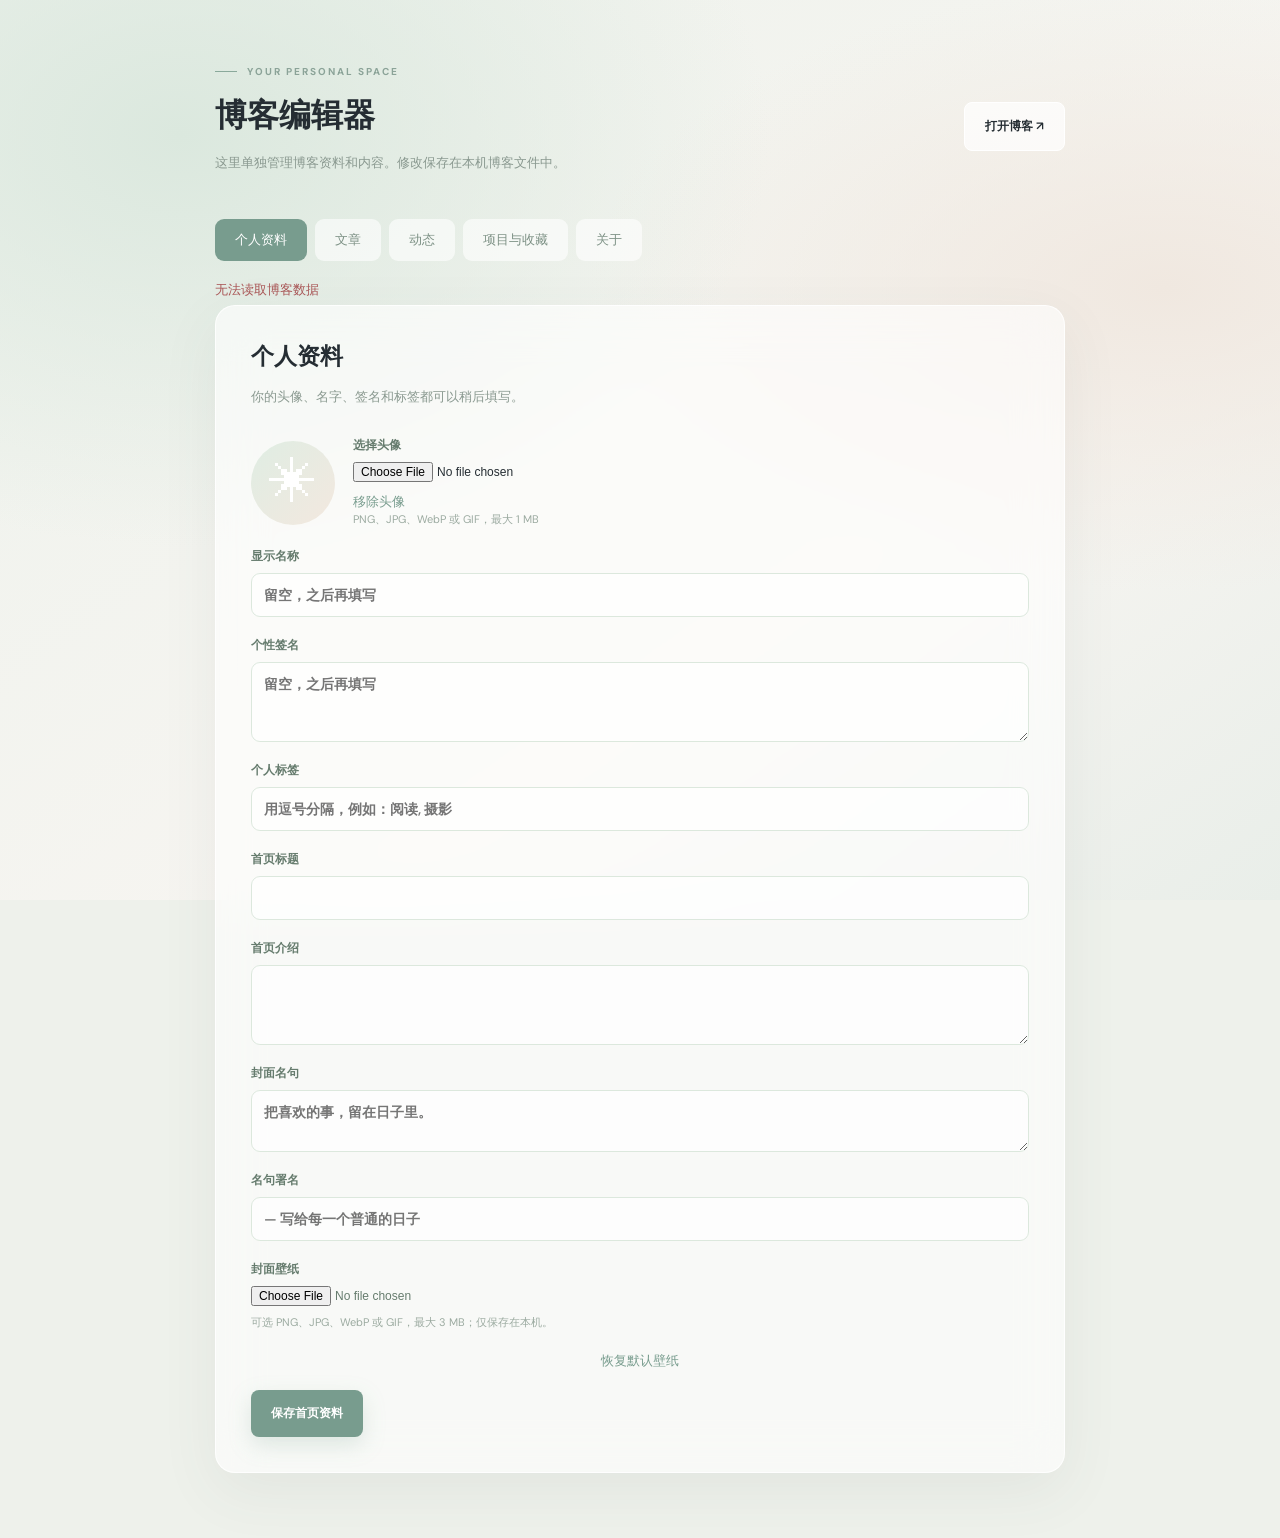
==== commit 92373414: "Add images to posts and moments" ====
--- a/editor.html
+++ b/editor.html
@@ -1 +1 @@
-<!doctype html><html lang="zh-CN"><head><meta charset="utf-8"><meta name="viewport" content="width=device-width,initial-scale=1"><title>博客编辑器</title><link rel="stylesheet" href="style.css"><link rel="stylesheet" href="editor.css"></head><body><main class="editor-shell"><header class="editor-header"><div><div class="eyebrow"><span></span> YOUR PERSONAL SPACE</div><h1>博客编辑器</h1><p>这里单独管理博客资料和内容。修改保存在本机博客文件中。</p></div><a class="button secondary" href="/" target="_blank" rel="noopener">打开博客 ↗</a></header><nav class="editor-nav" aria-label="编辑器栏目"><button data-panel="profile" class="selected">个人资料</button><button data-panel="posts">文章</button><button data-panel="moments">动态</button><button data-panel="projects">项目与收藏</button><button data-panel="about">关于</button></nav><div id="notice" role="status" aria-live="polite"></div><section class="editor-panel glass" id="profile"><h2>个人资料</h2><p>你的头像、名字、签名和标签都可以稍后填写。</p><form id="profile-form"><div class="avatar-edit"><div id="avatar-preview" class="profile-avatar">✳</div><div><label class="upload-button" for="avatar-file">选择头像</label><input id="avatar-file" type="file" accept="image/png,image/jpeg,image/webp,image/gif"><button type="button" id="remove-avatar" class="text-button">移除头像</button><small>PNG、JPG、WebP 或 GIF，最大 1 MB</small></div></div><label>显示名称<input name="name" maxlength="80" placeholder="留空，之后再填写"></label><label>个性签名<textarea name="signature" maxlength="300" rows="3" placeholder="留空，之后再填写"></textarea></label><label>个人标签<input name="tags" placeholder="用逗号分隔，例如：阅读, 摄影"></label><label>首页标题<input name="title" maxlength="120"></label><label>首页介绍<textarea name="description" rows="3" maxlength="500"></textarea></label><label>封面名句<textarea name="coverQuote" rows="2" maxlength="120" placeholder="把喜欢的事，留在日子里。"></textarea></label><label>名句署名<input name="coverAuthor" maxlength="120" placeholder="— 写给每一个普通的日子"></label><label>封面壁纸<input id="cover-file" type="file" accept="image/png,image/jpeg,image/webp,image/gif"><small>可选 PNG、JPG、WebP 或 GIF，最大 3 MB；仅保存在本机。</small></label><button type="button" id="remove-cover" class="text-button">恢复默认壁纸</button><button class="button primary" type="submit">保存首页资料</button></form></section><section class="editor-panel glass" id="posts" hidden><h2>文章</h2><p>新发布或修改文章会记录为一次博客贡献；未改动的重复保存不会计数。</p><form id="post-form"><label>选择文章<select name="selection"></select></label><label>文章标识<input name="slug" placeholder="例如 my-first-post" required><small>小写字母、数字和连字符，用于文章链接；已有文章请勿修改。</small></label><label>标题<input name="title" required maxlength="150"></label><label>分类<input name="category" maxlength="40" placeholder="随笔"></label><label>标签<input name="tags" placeholder="用逗号分隔"></label><label>摘要<textarea name="excerpt" rows="2" maxlength="300"></textarea></label><label>正文（Markdown）<textarea name="body" rows="14" required></textarea></label><button class="button primary" type="submit">保存文章</button></form></section><section class="editor-panel glass" id="moments" hidden><h2>生活动态</h2><p>发布或修改动态会记录为一次博客贡献。</p><form id="moment-form"><label>选择动态<select name="selection"></select></label><label>内容<textarea name="text" rows="6" required></textarea></label><label>标签<input name="tags" placeholder="用逗号分隔"></label><button class="button primary" type="submit">保存动态</button></form></section><section class="editor-panel glass" id="projects" hidden><h2>项目与收藏</h2><p>添加或修改项目名称、说明和链接。</p><form id="project-form"><label>选择项目<select name="selection"></select></label><label>名称<input name="title" maxlength="150" required></label><label>分类<input name="category" maxlength="40"></label><label>介绍<textarea name="description" rows="4" maxlength="1000"></textarea></label><label>网址<input name="url" type="url" placeholder="https://"></label><button class="button primary" type="submit">保存项目</button></form></section><section class="editor-panel glass" id="about" hidden><h2>关于我</h2><p>填写简介、兴趣与经历。每条经历占一行，用竖线分隔日期、标题和内容。</p><form id="about-form"><label>个人简介<textarea name="about" rows="6" maxlength="5000"></textarea></label><label>个人链接<input name="github" type="url" placeholder="https://"></label><label>兴趣<input name="interests" placeholder="用逗号分隔"></label><label>经历<textarea name="timeline" rows="6" placeholder="2026 | 开始记录 | 在这里记录生活"></textarea></label><button class="button primary" type="submit">保存关于页</button></form></section></main><script src="editor.js"></script></body></html>
+<!doctype html><html lang="zh-CN"><head><meta charset="utf-8"><meta name="viewport" content="width=device-width,initial-scale=1"><title>博客编辑器</title><link rel="stylesheet" href="style.css"><link rel="stylesheet" href="editor.css"></head><body><main class="editor-shell"><header class="editor-header"><div><div class="eyebrow"><span></span> YOUR PERSONAL SPACE</div><h1>博客编辑器</h1><p>这里单独管理博客资料和内容。修改保存在本机博客文件中。</p></div><a class="button secondary" href="/" target="_blank" rel="noopener">打开博客 ↗</a></header><nav class="editor-nav" aria-label="编辑器栏目"><button data-panel="profile" class="selected">个人资料</button><button data-panel="posts">文章</button><button data-panel="moments">动态</button><button data-panel="projects">项目与收藏</button><button data-panel="about">关于</button></nav><div id="notice" role="status" aria-live="polite"></div><section class="editor-panel glass" id="profile"><h2>个人资料</h2><p>你的头像、名字、签名和标签都可以稍后填写。</p><form id="profile-form"><div class="avatar-edit"><div id="avatar-preview" class="profile-avatar">✳</div><div><label class="upload-button" for="avatar-file">选择头像</label><input id="avatar-file" type="file" accept="image/png,image/jpeg,image/webp,image/gif"><button type="button" id="remove-avatar" class="text-button">移除头像</button><small>PNG、JPG、WebP 或 GIF，最大 1 MB</small></div></div><label>显示名称<input name="name" maxlength="80" placeholder="留空，之后再填写"></label><label>个性签名<textarea name="signature" maxlength="300" rows="3" placeholder="留空，之后再填写"></textarea></label><label>个人标签<input name="tags" placeholder="用逗号分隔，例如：阅读, 摄影"></label><label>首页标题<input name="title" maxlength="120"></label><label>首页介绍<textarea name="description" rows="3" maxlength="500"></textarea></label><label>封面名句<textarea name="coverQuote" rows="2" maxlength="120" placeholder="把喜欢的事，留在日子里。"></textarea></label><label>名句署名<input name="coverAuthor" maxlength="120" placeholder="— 写给每一个普通的日子"></label><label>封面壁纸<input id="cover-file" type="file" accept="image/png,image/jpeg,image/webp,image/gif"><small>可选 PNG、JPG、WebP 或 GIF，最大 3 MB；仅保存在本机。</small></label><button type="button" id="remove-cover" class="text-button">恢复默认壁纸</button><button class="button primary" type="submit">保存首页资料</button></form></section><section class="editor-panel glass" id="posts" hidden><h2>文章</h2><p>新发布或修改文章会记录为一次博客贡献；未改动的重复保存不会计数。</p><form id="post-form"><label>选择文章<select name="selection"></select></label><label>文章标识<input name="slug" placeholder="例如 my-first-post" required><small>小写字母、数字和连字符，用于文章链接；已有文章请勿修改。</small></label><label>标题<input name="title" required maxlength="150"></label><label>分类<input name="category" maxlength="40" placeholder="随笔"></label><label>标签<input name="tags" placeholder="用逗号分隔"></label><label>摘要<textarea name="excerpt" rows="2" maxlength="300"></textarea></label><label>文章封面<input id="post-cover-file" type="file" accept="image/png,image/jpeg,image/webp,image/gif"><small>选择图片后自动上传至本机，单张最大 10 MB。</small></label><div id="post-cover-preview" class="image-previews"></div><button type="button" id="remove-post-cover" class="text-button">移除封面</button><label>正文图片<input id="post-image-file" type="file" accept="image/png,image/jpeg,image/webp,image/gif" multiple><small>选择图片后会插入到正文光标处，单张最大 10 MB。</small></label><label>正文（Markdown）<textarea name="body" rows="14" required></textarea></label><button class="button primary" type="submit">保存文章</button></form></section><section class="editor-panel glass" id="moments" hidden><h2>生活动态</h2><p>发布或修改动态会记录为一次博客贡献。</p><form id="moment-form"><label>选择动态<select name="selection"></select></label><label>内容<textarea name="text" rows="6" required></textarea></label><label>动态图片<input id="moment-image-file" type="file" accept="image/png,image/jpeg,image/webp,image/gif" multiple><small>最多 9 张，每张最大 10 MB。</small></label><div id="moment-image-preview" class="image-previews"></div><label>标签<input name="tags" placeholder="用逗号分隔"></label><button class="button primary" type="submit">保存动态</button></form></section><section class="editor-panel glass" id="projects" hidden><h2>项目与收藏</h2><p>添加或修改项目名称、说明和链接。</p><form id="project-form"><label>选择项目<select name="selection"></select></label><label>名称<input name="title" maxlength="150" required></label><label>分类<input name="category" maxlength="40"></label><label>介绍<textarea name="description" rows="4" maxlength="1000"></textarea></label><label>网址<input name="url" type="url" placeholder="https://"></label><button class="button primary" type="submit">保存项目</button></form></section><section class="editor-panel glass" id="about" hidden><h2>关于我</h2><p>填写简介、兴趣与经历。每条经历占一行，用竖线分隔日期、标题和内容。</p><form id="about-form"><label>个人简介<textarea name="about" rows="6" maxlength="5000"></textarea></label><label>个人链接<input name="github" type="url" placeholder="https://"></label><label>兴趣<input name="interests" placeholder="用逗号分隔"></label><label>经历<textarea name="timeline" rows="6" placeholder="2026 | 开始记录 | 在这里记录生活"></textarea></label><button class="button primary" type="submit">保存关于页</button></form></section></main><script src="editor.js"></script></body></html>
--- a/style.css
+++ b/style.css
@@ -6,3 +6,5 @@
 .profile-panel{display:flex;gap:25px;align-items:center;border-radius:20px;padding:30px 35px;margin-bottom:18px}.profile-avatar{display:grid;place-items:center;width:105px;height:105px;border-radius:50%;overflow:hidden;background:linear-gradient(135deg,#dfede3,#f3e8df);color:#fff;font-size:48px;flex-shrink:0}.profile-avatar img{width:100%;height:100%;object-fit:cover}.profile-copy h2{font-size:22px;margin:12px 0 8px}.profile-copy p{font-size:13px;color:#94a199;margin:0;line-height:1.7}.profile-tags{display:flex;flex-wrap:wrap;gap:8px;margin-top:12px}.profile-tags span{font-size:10px;color:#779b87;background:#e8f1e9;border-radius:20px;padding:5px 10px}.profile-tags .tag-empty{color:#aab7ad;background:#f1f5f0}.contribution-panel{border-radius:20px;padding:28px 35px;margin-bottom:18px}.contribution-header{display:flex;align-items:center;justify-content:space-between;gap:15px;margin-bottom:25px}.contribution-header h2{font-size:18px;margin:10px 0 6px}.contribution-header p,.active-days{font-size:11px;color:#96a59b;margin:0}.contribution-scroll{overflow-x:auto;padding-bottom:5px}.contribution-inner{min-width:780px;width:max-content}.contribution-months{display:grid;grid-template-columns:repeat(54,11px);gap:3px;height:20px;font-size:10px;color:#99a89e}.contribution-months span{white-space:nowrap}.contribution-grid{display:grid;grid-template-rows:repeat(7,11px);grid-auto-flow:column;grid-auto-columns:11px;gap:3px}.contribution-day{display:block;width:11px;height:11px;border-radius:3px;background:#e7ede8}.contribution-day.level-1{background:#b7d5c0}.contribution-day.level-2{background:#8bbda0}.contribution-day.level-3{background:#63a783}.contribution-day.level-4{background:#398761}.contribution-legend{display:flex;justify-content:flex-end;align-items:center;gap:4px;margin-top:14px;color:#a3aea6;font-size:10px}.contribution-legend span{margin:0 4px}@media(max-width:760px){.profile-panel{padding:24px;gap:16px}.profile-avatar{width:75px;height:75px;font-size:35px}.contribution-panel{padding:24px}.active-days{white-space:nowrap}}
 /* 首页以个人头像为视觉中心，贡献图放在内容之后。 */
 .home-intro{position:relative;display:grid;grid-template-columns:minmax(0,1.35fr) minmax(240px,.65fr);align-items:stretch;gap:18px}.home-intro .profile-panel{margin:0;min-height:400px;padding:45px;gap:32px}.home-intro .profile-avatar{width:clamp(150px,19vw,240px);height:clamp(150px,19vw,240px);font-size:90px;box-shadow:0 20px 50px #afc9b44d}.home-intro .profile-copy h2{font-size:clamp(27px,3vw,38px);margin:16px 0 12px}.home-intro .profile-copy p{font-size:14px;max-width:280px}.home-caption{align-self:center;padding:30px}.home-caption h1{font-size:clamp(24px,3vw,36px);line-height:1.5;font-weight:600}.home-caption p{color:#98a59c;font-size:13px;line-height:1.9;margin-bottom:25px}.contribution-panel{max-width:850px;margin:35px auto 0;padding:22px 28px}.contribution-header{margin-bottom:18px}.contribution-header h2{font-size:15px}.contribution-inner{min-width:0}.contribution-months{grid-template-columns:repeat(54,8px);gap:3px}.contribution-grid{grid-template-rows:repeat(7,8px);grid-auto-columns:8px;gap:3px}.contribution-day{width:8px;height:8px;border-radius:2px}.page-edit{display:block;margin:0 0 16px auto;border:1px solid #c9dcd0;background:#ffffffa8;color:#668a76;border-radius:20px;padding:9px 16px;font:inherit;font-size:12px;cursor:pointer}.edit-dialog{position:fixed;inset:0;margin:auto;padding:0;width:min(880px,calc(100% - 24px));height:min(850px,calc(100% - 30px));max-width:none;max-height:none;border:1px solid white;border-radius:18px;background:#f2f6f1;box-shadow:0 20px 80px #344d3e55;overflow:hidden}.edit-dialog::backdrop{background:#25362d77;backdrop-filter:blur(4px)}.edit-dialog iframe{width:100%;height:100%;border:0}.dialog-close{position:absolute;right:18px;top:14px;z-index:1;border:0;background:#e8f0e9;color:#668a76;border-radius:18px;padding:8px 14px;cursor:pointer}@media(max-width:760px){.home-intro{grid-template-columns:1fr}.home-intro .profile-panel{min-height:290px;padding:28px;gap:20px}.home-intro .profile-avatar{width:130px;height:130px;font-size:60px}.home-caption{padding:5px 10px 20px}.contribution-panel{padding:20px;margin-top:28px}}@media(max-width:400px){.home-intro .profile-panel{flex-direction:column;align-items:flex-start}.home-intro .profile-avatar{width:145px;height:145px}}
+
+.article-body img{display:block;max-width:100%;height:auto;margin:1.4em auto;border-radius:10px}.moment-images{display:grid;grid-template-columns:repeat(3,minmax(0,1fr));gap:8px;margin:18px 0}.moment-images a{display:block;aspect-ratio:1;overflow:hidden;border-radius:8px;background:#e7ecea}.moment-images img{width:100%;height:100%;object-fit:cover;display:block}.moment-images.single{display:block}.moment-images.single a{width:fit-content;max-width:min(100%,420px);aspect-ratio:auto}.moment-images.single img{width:auto;max-width:100%;max-height:420px;height:auto;object-fit:contain}
--- a/editor.css
+++ b/editor.css
@@ -1,2 +1,4 @@
 .editor-shell{width:min(850px,calc(100% - 36px));margin:65px auto}.editor-header{display:flex;align-items:center;justify-content:space-between;gap:20px}.editor-header h1{font-size:32px;margin:16px 0 8px}.editor-header p,.editor-panel>p{font-size:13px;color:#8a9990;line-height:1.8}.editor-nav{display:flex;gap:8px;margin:32px 0 20px}.editor-nav button{border:0;border-radius:9px;background:#fff9;color:#7d9185;padding:12px 20px;cursor:pointer}.editor-nav button.selected{background:#789c8e;color:white}.editor-panel{border-radius:20px;padding:35px}.editor-panel h2{margin:0;font-size:23px}.editor-panel form{display:grid;gap:20px;margin-top:28px}.editor-panel label{display:grid;gap:8px;font-size:12px;font-weight:600;color:#667c6e}.editor-panel input:not([type=file]),.editor-panel textarea,.editor-panel select{width:100%;border:1px solid #dce8dd;border-radius:9px;background:#ffffffaa;padding:12px;font:inherit;font-size:14px;color:#33463b;resize:vertical}.editor-panel small{font-size:11px;font-weight:400;color:#9baaa0;line-height:1.6}.editor-panel form>.button{justify-self:start;border:0;cursor:pointer}.avatar-edit{display:flex;align-items:center;gap:18px}.avatar-edit .profile-avatar{width:84px;height:84px;flex-shrink:0}.avatar-edit input[type=file]{display:block;margin:8px 0;font-size:11px;max-width:230px}.avatar-edit small{display:block}.upload-button{font-size:12px}.text-button{border:0;background:none;color:#789c8e;cursor:pointer;padding:0}#notice{font-size:13px;color:#557c67;min-height:24px}#notice.error{color:#aa5757}[hidden]{display:none!important}@media(max-width:600px){.editor-shell{margin:30px auto}.editor-header{align-items:flex-start;flex-direction:column}.editor-panel{padding:23px}.avatar-edit{align-items:flex-start}}
 .editor-nav{flex-wrap:wrap}.embedded .editor-shell{margin:32px auto}.embedded .editor-header>a,.embedded .editor-nav{display:none}.embedded .editor-header{padding-right:90px}.embedded .editor-header h1{font-size:23px}.embedded .editor-header p{font-size:12px}.embedded .editor-panel{margin-top:10px}
+
+.image-previews{display:flex;flex-wrap:wrap;gap:10px}.image-preview{position:relative;width:110px;height:82px}.image-preview img{width:100%;height:100%;object-fit:cover;border-radius:8px}.image-preview button{position:absolute;right:4px;bottom:4px;border:0;border-radius:5px;padding:4px 7px;background:#253d37d9;color:white;cursor:pointer}.editor-panel input[type=file]{max-width:100%;font-size:12px}.editor-panel button:disabled{opacity:.5;cursor:wait}
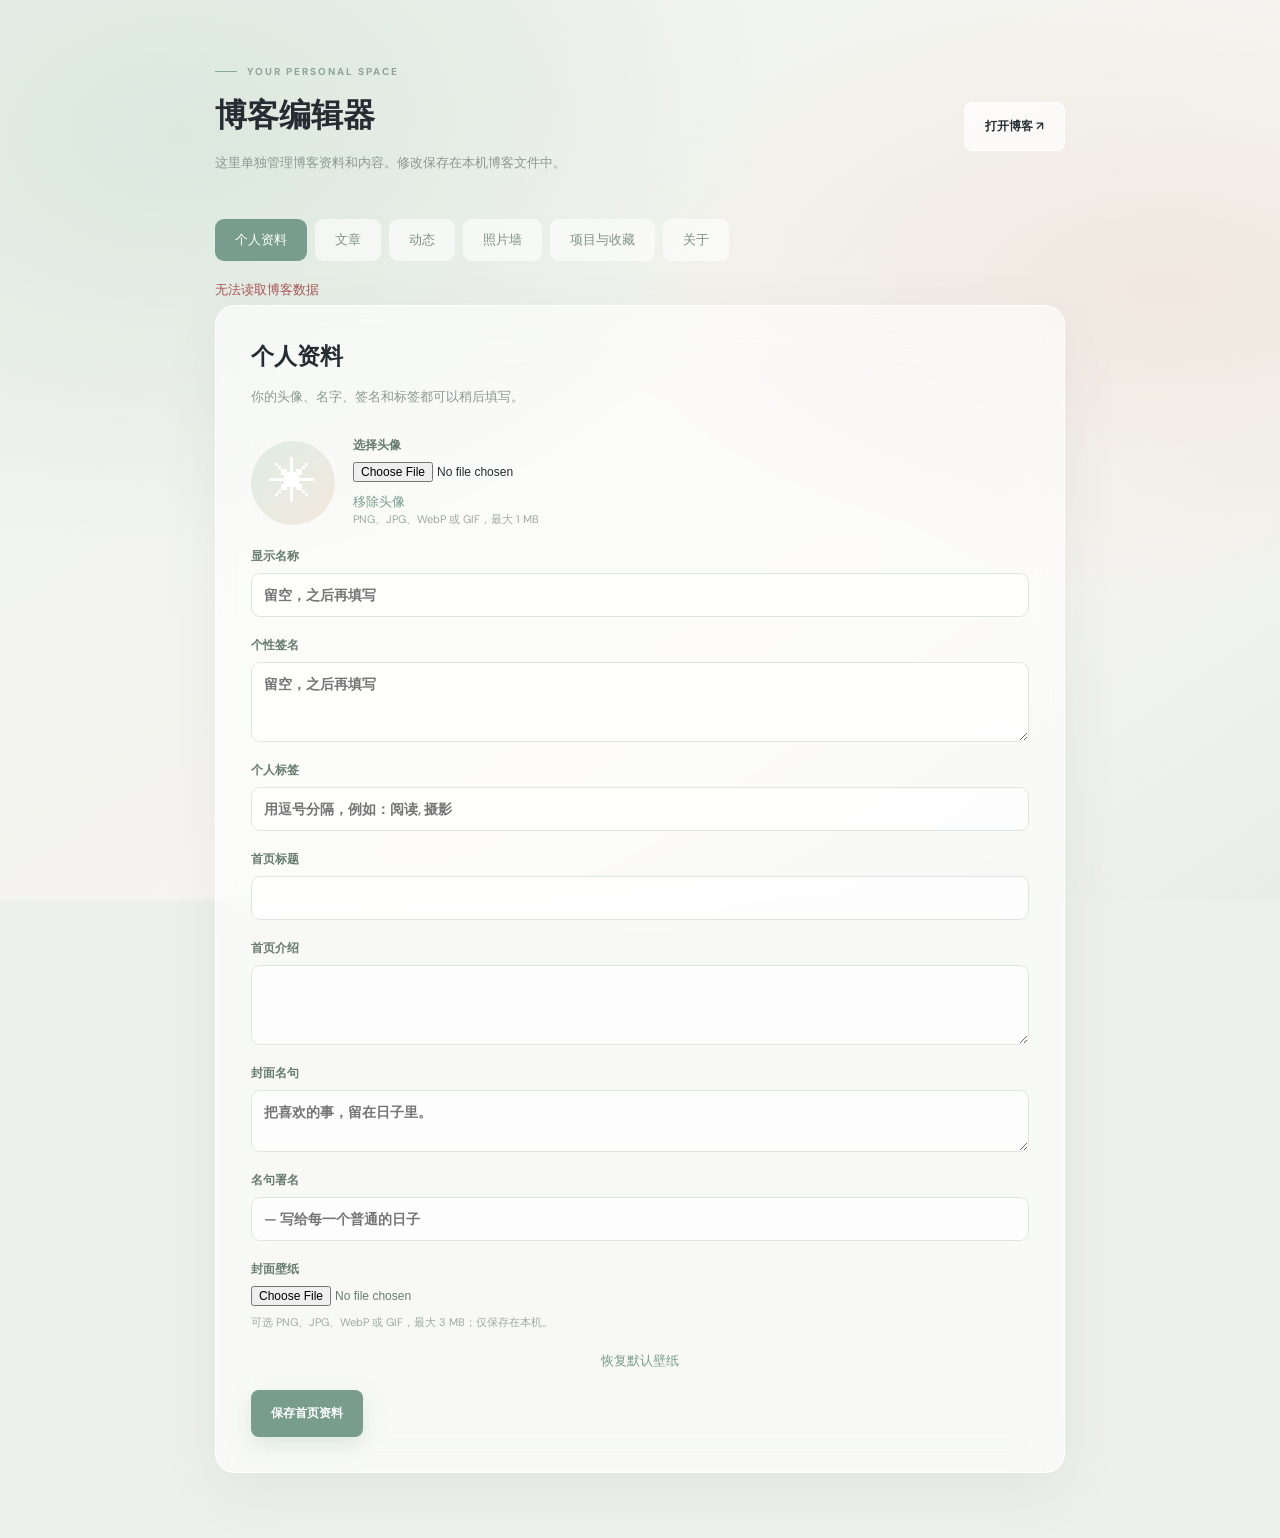
==== commit 5d0d65cc: "Add photo albums and simplify home navigation" ====
--- a/editor.html
+++ b/editor.html
@@ -1 +1 @@
-<!doctype html><html lang="zh-CN"><head><meta charset="utf-8"><meta name="viewport" content="width=device-width,initial-scale=1"><title>博客编辑器</title><link rel="stylesheet" href="style.css"><link rel="stylesheet" href="editor.css"></head><body><main class="editor-shell"><header class="editor-header"><div><div class="eyebrow"><span></span> YOUR PERSONAL SPACE</div><h1>博客编辑器</h1><p>这里单独管理博客资料和内容。修改保存在本机博客文件中。</p></div><a class="button secondary" href="/" target="_blank" rel="noopener">打开博客 ↗</a></header><nav class="editor-nav" aria-label="编辑器栏目"><button data-panel="profile" class="selected">个人资料</button><button data-panel="posts">文章</button><button data-panel="moments">动态</button><button data-panel="projects">项目与收藏</button><button data-panel="about">关于</button></nav><div id="notice" role="status" aria-live="polite"></div><section class="editor-panel glass" id="profile"><h2>个人资料</h2><p>你的头像、名字、签名和标签都可以稍后填写。</p><form id="profile-form"><div class="avatar-edit"><div id="avatar-preview" class="profile-avatar">✳</div><div><label class="upload-button" for="avatar-file">选择头像</label><input id="avatar-file" type="file" accept="image/png,image/jpeg,image/webp,image/gif"><button type="button" id="remove-avatar" class="text-button">移除头像</button><small>PNG、JPG、WebP 或 GIF，最大 1 MB</small></div></div><label>显示名称<input name="name" maxlength="80" placeholder="留空，之后再填写"></label><label>个性签名<textarea name="signature" maxlength="300" rows="3" placeholder="留空，之后再填写"></textarea></label><label>个人标签<input name="tags" placeholder="用逗号分隔，例如：阅读, 摄影"></label><label>首页标题<input name="title" maxlength="120"></label><label>首页介绍<textarea name="description" rows="3" maxlength="500"></textarea></label><label>封面名句<textarea name="coverQuote" rows="2" maxlength="120" placeholder="把喜欢的事，留在日子里。"></textarea></label><label>名句署名<input name="coverAuthor" maxlength="120" placeholder="— 写给每一个普通的日子"></label><label>封面壁纸<input id="cover-file" type="file" accept="image/png,image/jpeg,image/webp,image/gif"><small>可选 PNG、JPG、WebP 或 GIF，最大 3 MB；仅保存在本机。</small></label><button type="button" id="remove-cover" class="text-button">恢复默认壁纸</button><button class="button primary" type="submit">保存首页资料</button></form></section><section class="editor-panel glass" id="posts" hidden><h2>文章</h2><p>新发布或修改文章会记录为一次博客贡献；未改动的重复保存不会计数。</p><form id="post-form"><label>选择文章<select name="selection"></select></label><label>文章标识<input name="slug" placeholder="例如 my-first-post" required><small>小写字母、数字和连字符，用于文章链接；已有文章请勿修改。</small></label><label>标题<input name="title" required maxlength="150"></label><label>分类<input name="category" maxlength="40" placeholder="随笔"></label><label>标签<input name="tags" placeholder="用逗号分隔"></label><label>摘要<textarea name="excerpt" rows="2" maxlength="300"></textarea></label><label>文章封面<input id="post-cover-file" type="file" accept="image/png,image/jpeg,image/webp,image/gif"><small>选择图片后自动上传至本机，单张最大 10 MB。</small></label><div id="post-cover-preview" class="image-previews"></div><button type="button" id="remove-post-cover" class="text-button">移除封面</button><label>正文图片<input id="post-image-file" type="file" accept="image/png,image/jpeg,image/webp,image/gif" multiple><small>选择图片后会插入到正文光标处，单张最大 10 MB。</small></label><label>正文（Markdown）<textarea name="body" rows="14" required></textarea></label><button class="button primary" type="submit">保存文章</button></form></section><section class="editor-panel glass" id="moments" hidden><h2>生活动态</h2><p>发布或修改动态会记录为一次博客贡献。</p><form id="moment-form"><label>选择动态<select name="selection"></select></label><label>内容<textarea name="text" rows="6" required></textarea></label><label>动态图片<input id="moment-image-file" type="file" accept="image/png,image/jpeg,image/webp,image/gif" multiple><small>最多 9 张，每张最大 10 MB。</small></label><div id="moment-image-preview" class="image-previews"></div><label>标签<input name="tags" placeholder="用逗号分隔"></label><button class="button primary" type="submit">保存动态</button></form></section><section class="editor-panel glass" id="projects" hidden><h2>项目与收藏</h2><p>添加或修改项目名称、说明和链接。</p><form id="project-form"><label>选择项目<select name="selection"></select></label><label>名称<input name="title" maxlength="150" required></label><label>分类<input name="category" maxlength="40"></label><label>介绍<textarea name="description" rows="4" maxlength="1000"></textarea></label><label>网址<input name="url" type="url" placeholder="https://"></label><button class="button primary" type="submit">保存项目</button></form></section><section class="editor-panel glass" id="about" hidden><h2>关于我</h2><p>填写简介、兴趣与经历。每条经历占一行，用竖线分隔日期、标题和内容。</p><form id="about-form"><label>个人简介<textarea name="about" rows="6" maxlength="5000"></textarea></label><label>个人链接<input name="github" type="url" placeholder="https://"></label><label>兴趣<input name="interests" placeholder="用逗号分隔"></label><label>经历<textarea name="timeline" rows="6" placeholder="2026 | 开始记录 | 在这里记录生活"></textarea></label><button class="button primary" type="submit">保存关于页</button></form></section></main><script src="editor.js"></script></body></html>
+<!doctype html><html lang="zh-CN"><head><meta charset="utf-8"><meta name="viewport" content="width=device-width,initial-scale=1"><title>博客编辑器</title><link rel="stylesheet" href="style.css"><link rel="stylesheet" href="editor.css"></head><body><main class="editor-shell"><header class="editor-header"><div><div class="eyebrow"><span></span> YOUR PERSONAL SPACE</div><h1>博客编辑器</h1><p>这里单独管理博客资料和内容。修改保存在本机博客文件中。</p></div><a class="button secondary" href="/" target="_blank" rel="noopener">打开博客 ↗</a></header><nav class="editor-nav" aria-label="编辑器栏目"><button data-panel="profile" class="selected">个人资料</button><button data-panel="posts">文章</button><button data-panel="moments">动态</button><button data-panel="albums">照片墙</button><button data-panel="projects">项目与收藏</button><button data-panel="about">关于</button></nav><div id="notice" role="status" aria-live="polite"></div><section class="editor-panel glass" id="profile"><h2>个人资料</h2><p>你的头像、名字、签名和标签都可以稍后填写。</p><form id="profile-form"><div class="avatar-edit"><div id="avatar-preview" class="profile-avatar">✳</div><div><label class="upload-button" for="avatar-file">选择头像</label><input id="avatar-file" type="file" accept="image/png,image/jpeg,image/webp,image/gif"><button type="button" id="remove-avatar" class="text-button">移除头像</button><small>PNG、JPG、WebP 或 GIF，最大 1 MB</small></div></div><label>显示名称<input name="name" maxlength="80" placeholder="留空，之后再填写"></label><label>个性签名<textarea name="signature" maxlength="300" rows="3" placeholder="留空，之后再填写"></textarea></label><label>个人标签<input name="tags" placeholder="用逗号分隔，例如：阅读, 摄影"></label><label>首页标题<input name="title" maxlength="120"></label><label>首页介绍<textarea name="description" rows="3" maxlength="500"></textarea></label><label>封面名句<textarea name="coverQuote" rows="2" maxlength="120" placeholder="把喜欢的事，留在日子里。"></textarea></label><label>名句署名<input name="coverAuthor" maxlength="120" placeholder="— 写给每一个普通的日子"></label><label>封面壁纸<input id="cover-file" type="file" accept="image/png,image/jpeg,image/webp,image/gif"><small>可选 PNG、JPG、WebP 或 GIF，最大 3 MB；仅保存在本机。</small></label><button type="button" id="remove-cover" class="text-button">恢复默认壁纸</button><button class="button primary" type="submit">保存首页资料</button></form></section><section class="editor-panel glass" id="posts" hidden><h2>文章</h2><p>新发布或修改文章会记录为一次博客贡献；未改动的重复保存不会计数。</p><form id="post-form"><label>选择文章<select name="selection"></select></label><label>文章标识<input name="slug" placeholder="例如 my-first-post" required><small>小写字母、数字和连字符，用于文章链接；已有文章请勿修改。</small></label><label>标题<input name="title" required maxlength="150"></label><label>分类<input name="category" maxlength="40" placeholder="随笔"></label><label>标签<input name="tags" placeholder="用逗号分隔"></label><label>摘要<textarea name="excerpt" rows="2" maxlength="300"></textarea></label><label>文章封面<input id="post-cover-file" type="file" accept="image/png,image/jpeg,image/webp,image/gif"><small>选择图片后自动上传至本机，单张最大 10 MB。</small></label><div id="post-cover-preview" class="image-previews"></div><button type="button" id="remove-post-cover" class="text-button">移除封面</button><label>正文图片<input id="post-image-file" type="file" accept="image/png,image/jpeg,image/webp,image/gif" multiple><small>选择图片后会插入到正文光标处，单张最大 10 MB。</small></label><label>正文（Markdown）<textarea name="body" rows="14" required></textarea></label><button class="button primary" type="submit">保存文章</button></form></section><section class="editor-panel glass" id="moments" hidden><h2>生活动态</h2><p>发布或修改动态会记录为一次博客贡献。</p><form id="moment-form"><label>选择动态<select name="selection"></select></label><label>内容<textarea name="text" rows="6" required></textarea></label><label>动态图片<input id="moment-image-file" type="file" accept="image/png,image/jpeg,image/webp,image/gif" multiple><small>最多 9 张，每张最大 10 MB。</small></label><div id="moment-image-preview" class="image-previews"></div><label>标签<input name="tags" placeholder="用逗号分隔"></label><button class="button primary" type="submit">保存动态</button></form></section><section class="editor-panel glass" id="albums" hidden><h2>照片墙</h2><p>把照片按相册收集起来，第一张照片会作为封面。</p><form id="album-form"><label>选择相册<select name="selection"></select></label><label>相册名称<input name="title" maxlength="120" required></label><label>相册介绍<textarea name="description" rows="3" maxlength="500"></textarea></label><label>添加照片<input id="album-image-file" type="file" accept="image/png,image/jpeg,image/webp,image/gif" multiple><small>每本相册最多 50 张，单张最大 10 MB。</small></label><div id="album-image-preview" class="image-previews"></div><button class="button primary" type="submit">保存相册</button></form></section><section class="editor-panel glass" id="projects" hidden><h2>项目与收藏</h2><p>添加或修改项目名称、说明和链接。</p><form id="project-form"><label>选择项目<select name="selection"></select></label><label>名称<input name="title" maxlength="150" required></label><label>分类<input name="category" maxlength="40"></label><label>介绍<textarea name="description" rows="4" maxlength="1000"></textarea></label><label>网址<input name="url" type="url" placeholder="https://"></label><button class="button primary" type="submit">保存项目</button></form></section><section class="editor-panel glass" id="about" hidden><h2>关于我</h2><p>填写简介、兴趣与经历。每条经历占一行，用竖线分隔日期、标题和内容。</p><form id="about-form"><label>个人简介<textarea name="about" rows="6" maxlength="5000"></textarea></label><label>个人链接<input name="github" type="url" placeholder="https://"></label><label>兴趣<input name="interests" placeholder="用逗号分隔"></label><label>经历<textarea name="timeline" rows="6" placeholder="2026 | 开始记录 | 在这里记录生活"></textarea></label><button class="button primary" type="submit">保存关于页</button></form></section></main><script src="editor.js"></script></body></html>
--- a/style.css
+++ b/style.css
@@ -8,3 +8,9 @@
 .home-intro{position:relative;display:grid;grid-template-columns:minmax(0,1.35fr) minmax(240px,.65fr);align-items:stretch;gap:18px}.home-intro .profile-panel{margin:0;min-height:400px;padding:45px;gap:32px}.home-intro .profile-avatar{width:clamp(150px,19vw,240px);height:clamp(150px,19vw,240px);font-size:90px;box-shadow:0 20px 50px #afc9b44d}.home-intro .profile-copy h2{font-size:clamp(27px,3vw,38px);margin:16px 0 12px}.home-intro .profile-copy p{font-size:14px;max-width:280px}.home-caption{align-self:center;padding:30px}.home-caption h1{font-size:clamp(24px,3vw,36px);line-height:1.5;font-weight:600}.home-caption p{color:#98a59c;font-size:13px;line-height:1.9;margin-bottom:25px}.contribution-panel{max-width:850px;margin:35px auto 0;padding:22px 28px}.contribution-header{margin-bottom:18px}.contribution-header h2{font-size:15px}.contribution-inner{min-width:0}.contribution-months{grid-template-columns:repeat(54,8px);gap:3px}.contribution-grid{grid-template-rows:repeat(7,8px);grid-auto-columns:8px;gap:3px}.contribution-day{width:8px;height:8px;border-radius:2px}.page-edit{display:block;margin:0 0 16px auto;border:1px solid #c9dcd0;background:#ffffffa8;color:#668a76;border-radius:20px;padding:9px 16px;font:inherit;font-size:12px;cursor:pointer}.edit-dialog{position:fixed;inset:0;margin:auto;padding:0;width:min(880px,calc(100% - 24px));height:min(850px,calc(100% - 30px));max-width:none;max-height:none;border:1px solid white;border-radius:18px;background:#f2f6f1;box-shadow:0 20px 80px #344d3e55;overflow:hidden}.edit-dialog::backdrop{background:#25362d77;backdrop-filter:blur(4px)}.edit-dialog iframe{width:100%;height:100%;border:0}.dialog-close{position:absolute;right:18px;top:14px;z-index:1;border:0;background:#e8f0e9;color:#668a76;border-radius:18px;padding:8px 14px;cursor:pointer}@media(max-width:760px){.home-intro{grid-template-columns:1fr}.home-intro .profile-panel{min-height:290px;padding:28px;gap:20px}.home-intro .profile-avatar{width:130px;height:130px;font-size:60px}.home-caption{padding:5px 10px 20px}.contribution-panel{padding:20px;margin-top:28px}}@media(max-width:400px){.home-intro .profile-panel{flex-direction:column;align-items:flex-start}.home-intro .profile-avatar{width:145px;height:145px}}
 
 .article-body img{display:block;max-width:100%;height:auto;margin:1.4em auto;border-radius:10px}.moment-images{display:grid;grid-template-columns:repeat(3,minmax(0,1fr));gap:8px;margin:18px 0}.moment-images a{display:block;aspect-ratio:1;overflow:hidden;border-radius:8px;background:#e7ecea}.moment-images img{width:100%;height:100%;object-fit:cover;display:block}.moment-images.single{display:block}.moment-images.single a{width:fit-content;max-width:min(100%,420px);aspect-ratio:auto}.moment-images.single img{width:auto;max-width:100%;max-height:420px;height:auto;object-fit:contain}
+
+/* Photo albums */
+.photo-wall .section-heading h2{font-size:clamp(30px,4vw,46px)}.album-grid{display:grid;grid-template-columns:repeat(3,minmax(0,1fr));gap:50px 36px;padding:35px 10px}.album-card{display:block;min-width:0;text-align:center;color:#334151}.album-stack{position:relative;margin:10px 12px 30px;isolation:isolate}.album-sheet,.album-photo{border:5px solid #f8f8fa;border-radius:4px;box-shadow:0 8px 25px #25374830;background:#e6eaee}.album-sheet{position:absolute;inset:0;z-index:-1}.album-sheet-back{transform:rotate(4deg) translate(8px,8px);opacity:.65}.album-sheet-mid{transform:rotate(-3deg) translate(-5px,5px);opacity:.85}.album-photo{display:block;width:100%;height:auto;transition:transform .4s ease}.album-card:is(:hover,:focus-visible) .album-photo{transform:translateY(-5px)}.album-caption h2{font-size:19px;margin:0 0 8px;overflow-wrap:anywhere}.album-caption span,.album-caption small{font-size:11px;color:#657789}.album-caption p{font-size:13px;line-height:1.6;color:#536371;margin:8px 0}.album-placeholder{display:grid;place-items:center;aspect-ratio:4/3;font-size:50px;color:#a8b5be}.album-detail h1{font-size:clamp(28px,4vw,40px);overflow-wrap:anywhere}.album-photos{columns:3;column-gap:18px}.album-photos a{display:block;break-inside:avoid;margin-bottom:18px}.album-photos img{display:block;width:100%;height:auto;border:5px solid #f8f8fa;border-radius:5px;box-shadow:0 8px 24px #25374820}.topbar nav{flex-wrap:wrap}
+@media(max-width:760px){.album-grid{grid-template-columns:repeat(2,minmax(0,1fr));gap:36px 20px}.album-photos{columns:2}.topbar nav{gap:12px}}
+@media(max-width:480px){.album-grid{grid-template-columns:1fr;max-width:390px;margin:auto}.album-photos{columns:1}.topbar{height:auto;min-height:82px;gap:12px;flex-wrap:wrap;padding:15px 0}.topbar nav{justify-content:flex-end}}
+@media(prefers-reduced-motion:reduce){.album-photo{transition:none}.album-card:is(:hover,:focus-visible) .album-photo{transform:none}}
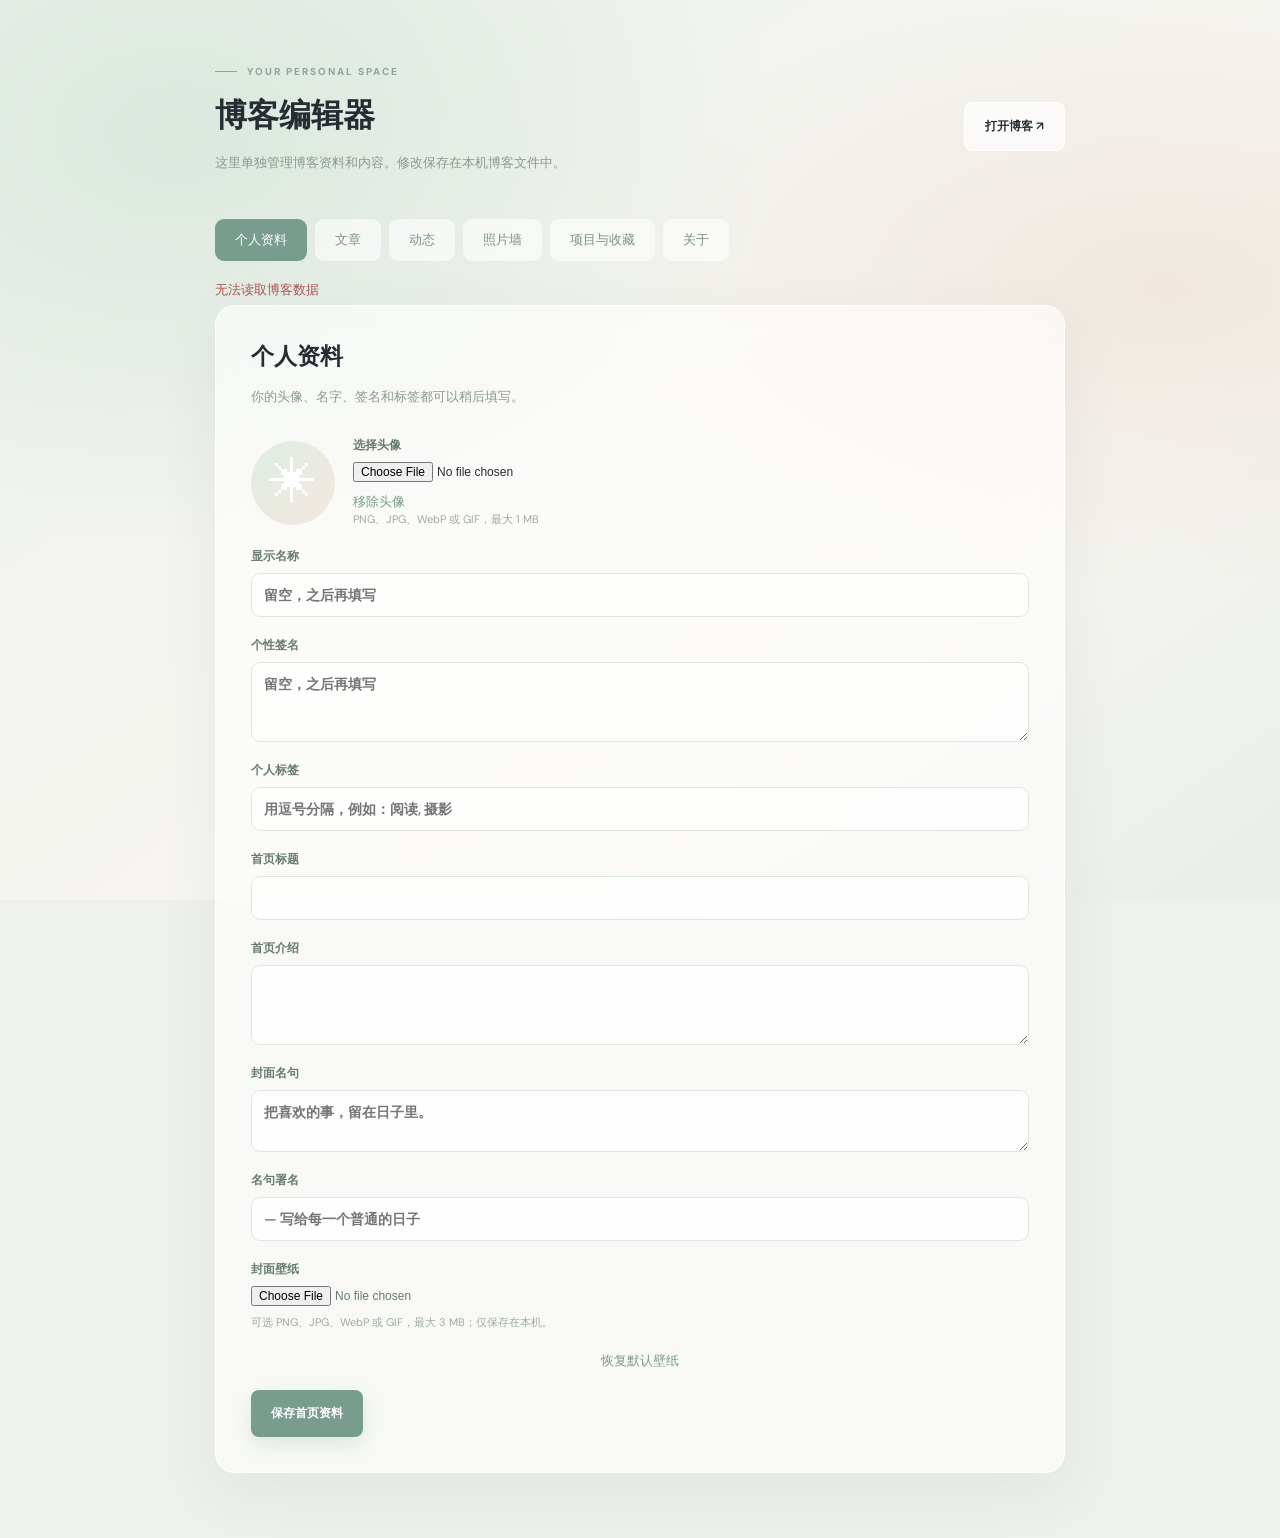
==== commit e2704fdc: "Restore night wallpaper and improve content editing" ====
--- a/editor.html
+++ b/editor.html
@@ -1 +1 @@
-<!doctype html><html lang="zh-CN"><head><meta charset="utf-8"><meta name="viewport" content="width=device-width,initial-scale=1"><title>博客编辑器</title><link rel="stylesheet" href="style.css"><link rel="stylesheet" href="editor.css"></head><body><main class="editor-shell"><header class="editor-header"><div><div class="eyebrow"><span></span> YOUR PERSONAL SPACE</div><h1>博客编辑器</h1><p>这里单独管理博客资料和内容。修改保存在本机博客文件中。</p></div><a class="button secondary" href="/" target="_blank" rel="noopener">打开博客 ↗</a></header><nav class="editor-nav" aria-label="编辑器栏目"><button data-panel="profile" class="selected">个人资料</button><button data-panel="posts">文章</button><button data-panel="moments">动态</button><button data-panel="albums">照片墙</button><button data-panel="projects">项目与收藏</button><button data-panel="about">关于</button></nav><div id="notice" role="status" aria-live="polite"></div><section class="editor-panel glass" id="profile"><h2>个人资料</h2><p>你的头像、名字、签名和标签都可以稍后填写。</p><form id="profile-form"><div class="avatar-edit"><div id="avatar-preview" class="profile-avatar">✳</div><div><label class="upload-button" for="avatar-file">选择头像</label><input id="avatar-file" type="file" accept="image/png,image/jpeg,image/webp,image/gif"><button type="button" id="remove-avatar" class="text-button">移除头像</button><small>PNG、JPG、WebP 或 GIF，最大 1 MB</small></div></div><label>显示名称<input name="name" maxlength="80" placeholder="留空，之后再填写"></label><label>个性签名<textarea name="signature" maxlength="300" rows="3" placeholder="留空，之后再填写"></textarea></label><label>个人标签<input name="tags" placeholder="用逗号分隔，例如：阅读, 摄影"></label><label>首页标题<input name="title" maxlength="120"></label><label>首页介绍<textarea name="description" rows="3" maxlength="500"></textarea></label><label>封面名句<textarea name="coverQuote" rows="2" maxlength="120" placeholder="把喜欢的事，留在日子里。"></textarea></label><label>名句署名<input name="coverAuthor" maxlength="120" placeholder="— 写给每一个普通的日子"></label><label>封面壁纸<input id="cover-file" type="file" accept="image/png,image/jpeg,image/webp,image/gif"><small>可选 PNG、JPG、WebP 或 GIF，最大 3 MB；仅保存在本机。</small></label><button type="button" id="remove-cover" class="text-button">恢复默认壁纸</button><button class="button primary" type="submit">保存首页资料</button></form></section><section class="editor-panel glass" id="posts" hidden><h2>文章</h2><p>新发布或修改文章会记录为一次博客贡献；未改动的重复保存不会计数。</p><form id="post-form"><label>选择文章<select name="selection"></select></label><label>文章标识<input name="slug" placeholder="例如 my-first-post" required><small>小写字母、数字和连字符，用于文章链接；已有文章请勿修改。</small></label><label>标题<input name="title" required maxlength="150"></label><label>分类<input name="category" maxlength="40" placeholder="随笔"></label><label>标签<input name="tags" placeholder="用逗号分隔"></label><label>摘要<textarea name="excerpt" rows="2" maxlength="300"></textarea></label><label>文章封面<input id="post-cover-file" type="file" accept="image/png,image/jpeg,image/webp,image/gif"><small>选择图片后自动上传至本机，单张最大 10 MB。</small></label><div id="post-cover-preview" class="image-previews"></div><button type="button" id="remove-post-cover" class="text-button">移除封面</button><label>正文图片<input id="post-image-file" type="file" accept="image/png,image/jpeg,image/webp,image/gif" multiple><small>选择图片后会插入到正文光标处，单张最大 10 MB。</small></label><label>正文（Markdown）<textarea name="body" rows="14" required></textarea></label><button class="button primary" type="submit">保存文章</button></form></section><section class="editor-panel glass" id="moments" hidden><h2>生活动态</h2><p>发布或修改动态会记录为一次博客贡献。</p><form id="moment-form"><label>选择动态<select name="selection"></select></label><label>内容<textarea name="text" rows="6" required></textarea></label><label>动态图片<input id="moment-image-file" type="file" accept="image/png,image/jpeg,image/webp,image/gif" multiple><small>最多 9 张，每张最大 10 MB。</small></label><div id="moment-image-preview" class="image-previews"></div><label>标签<input name="tags" placeholder="用逗号分隔"></label><button class="button primary" type="submit">保存动态</button></form></section><section class="editor-panel glass" id="albums" hidden><h2>照片墙</h2><p>把照片按相册收集起来，第一张照片会作为封面。</p><form id="album-form"><label>选择相册<select name="selection"></select></label><label>相册名称<input name="title" maxlength="120" required></label><label>相册介绍<textarea name="description" rows="3" maxlength="500"></textarea></label><label>添加照片<input id="album-image-file" type="file" accept="image/png,image/jpeg,image/webp,image/gif" multiple><small>每本相册最多 50 张，单张最大 10 MB。</small></label><div id="album-image-preview" class="image-previews"></div><button class="button primary" type="submit">保存相册</button></form></section><section class="editor-panel glass" id="projects" hidden><h2>项目与收藏</h2><p>添加或修改项目名称、说明和链接。</p><form id="project-form"><label>选择项目<select name="selection"></select></label><label>名称<input name="title" maxlength="150" required></label><label>分类<input name="category" maxlength="40"></label><label>介绍<textarea name="description" rows="4" maxlength="1000"></textarea></label><label>网址<input name="url" type="url" placeholder="https://"></label><button class="button primary" type="submit">保存项目</button></form></section><section class="editor-panel glass" id="about" hidden><h2>关于我</h2><p>填写简介、兴趣与经历。每条经历占一行，用竖线分隔日期、标题和内容。</p><form id="about-form"><label>个人简介<textarea name="about" rows="6" maxlength="5000"></textarea></label><label>个人链接<input name="github" type="url" placeholder="https://"></label><label>兴趣<input name="interests" placeholder="用逗号分隔"></label><label>经历<textarea name="timeline" rows="6" placeholder="2026 | 开始记录 | 在这里记录生活"></textarea></label><button class="button primary" type="submit">保存关于页</button></form></section></main><script src="editor.js"></script></body></html>
+<!doctype html><html lang="zh-CN"><head><meta charset="utf-8"><meta name="viewport" content="width=device-width,initial-scale=1"><title>博客编辑器</title><link rel="stylesheet" href="style.css"><link rel="stylesheet" href="editor.css"></head><body><main class="editor-shell"><header class="editor-header"><div><div class="eyebrow"><span></span> YOUR PERSONAL SPACE</div><h1>博客编辑器</h1><p>这里单独管理博客资料和内容。修改保存在本机博客文件中。</p></div><a class="button secondary" href="/" target="_blank" rel="noopener">打开博客 ↗</a></header><nav class="editor-nav" aria-label="编辑器栏目"><button data-panel="profile" class="selected">个人资料</button><button data-panel="posts">文章</button><button data-panel="moments">动态</button><button data-panel="albums">照片墙</button><button data-panel="projects">项目与收藏</button><button data-panel="about">关于</button></nav><div id="notice" role="status" aria-live="polite"></div><section class="editor-panel glass" id="profile"><h2>个人资料</h2><p>你的头像、名字、签名和标签都可以稍后填写。</p><form id="profile-form"><div class="avatar-edit"><div id="avatar-preview" class="profile-avatar">✳</div><div><label class="upload-button" for="avatar-file">选择头像</label><input id="avatar-file" type="file" accept="image/png,image/jpeg,image/webp,image/gif"><button type="button" id="remove-avatar" class="text-button">移除头像</button><small>PNG、JPG、WebP 或 GIF，最大 1 MB</small></div></div><label>显示名称<input name="name" maxlength="80" placeholder="留空，之后再填写"></label><label>个性签名<textarea name="signature" maxlength="300" rows="3" placeholder="留空，之后再填写"></textarea></label><label>个人标签<input name="tags" placeholder="用逗号分隔，例如：阅读, 摄影"></label><label>首页标题<input name="title" maxlength="120"></label><label>首页介绍<textarea name="description" rows="3" maxlength="500"></textarea></label><label>封面名句<textarea name="coverQuote" rows="2" maxlength="120" placeholder="把喜欢的事，留在日子里。"></textarea></label><label>名句署名<input name="coverAuthor" maxlength="120" placeholder="— 写给每一个普通的日子"></label><label>封面壁纸<input id="cover-file" type="file" accept="image/png,image/jpeg,image/webp,image/gif"><small>可选 PNG、JPG、WebP 或 GIF，最大 3 MB；仅保存在本机。</small></label><button type="button" id="remove-cover" class="text-button">恢复默认壁纸</button><button class="button primary" type="submit">保存首页资料</button></form></section><section class="editor-panel glass" id="posts" hidden><h2>文章</h2><p>新发布或修改文章会记录为一次博客贡献；未改动的重复保存不会计数。</p><form id="post-form"><label>选择文章<select name="selection"></select></label><label>文章标识<input name="slug" placeholder="例如 my-first-post" required><small>小写字母、数字和连字符，用于文章链接；已有文章请勿修改。</small></label><label>标题<input name="title" required maxlength="150"></label><label>分类<input name="category" maxlength="40" placeholder="随笔"></label><label>标签<input name="tags" placeholder="用逗号分隔"></label><label>摘要<textarea name="excerpt" rows="2" maxlength="300"></textarea></label><label>文章封面<input id="post-cover-file" type="file" accept="image/png,image/jpeg,image/webp,image/gif"><small>选择图片后自动上传至本机，单张最大 10 MB。</small></label><div id="post-cover-preview" class="image-previews"></div><button type="button" id="remove-post-cover" class="text-button">移除封面</button><label>正文图片<input id="post-image-file" type="file" accept="image/png,image/jpeg,image/webp,image/gif" multiple><small>选择图片后会插入到正文光标处，单张最大 10 MB。</small></label><label>正文（Markdown）<textarea name="body" rows="14" required></textarea></label><button class="button primary" type="submit">保存文章</button><button class="delete-content" id="delete-post" type="button" hidden>删除这篇文章</button></form></section><section class="editor-panel glass" id="moments" hidden><h2>生活动态</h2><p>发布或修改动态会记录为一次博客贡献。</p><form id="moment-form"><label>选择动态<select name="selection"></select></label><label>内容<textarea name="text" rows="6" required></textarea></label><label>动态图片<input id="moment-image-file" type="file" accept="image/png,image/jpeg,image/webp,image/gif" multiple><small>最多 9 张，每张最大 10 MB。</small></label><div id="moment-image-preview" class="image-previews"></div><label>标签<input name="tags" placeholder="用逗号分隔"></label><button class="button primary" type="submit">保存动态</button><button class="delete-content" id="delete-moment" type="button" hidden>删除这条动态</button></form></section><section class="editor-panel glass" id="albums" hidden><h2>照片墙</h2><p>把照片按相册收集起来，第一张照片会作为封面。</p><form id="album-form"><label>选择相册<select name="selection"></select></label><label>相册名称<input name="title" maxlength="120" required></label><label>相册介绍<textarea name="description" rows="3" maxlength="500"></textarea></label><label>添加照片<input id="album-image-file" type="file" accept="image/png,image/jpeg,image/webp,image/gif" multiple><small>每本相册最多 50 张，单张最大 10 MB。</small></label><div id="album-image-preview" class="image-previews"></div><button class="button primary" type="submit">保存相册</button></form></section><section class="editor-panel glass" id="projects" hidden><h2>项目与收藏</h2><p>添加或修改项目名称、说明和链接。</p><form id="project-form"><label>选择项目<select name="selection"></select></label><label>名称<input name="title" maxlength="150" required></label><label>分类<input name="category" maxlength="40"></label><label>介绍<textarea name="description" rows="4" maxlength="1000"></textarea></label><label>网址<input name="url" type="url" placeholder="https://"></label><button class="button primary" type="submit">保存项目</button></form></section><section class="editor-panel glass" id="about" hidden><h2>关于我</h2><p>填写简介、兴趣与经历。每条经历占一行，用竖线分隔日期、标题和内容。</p><form id="about-form"><label>个人简介<textarea name="about" rows="6" maxlength="5000"></textarea></label><label>个人链接<input name="github" type="url" placeholder="https://"></label><label>兴趣<input name="interests" placeholder="用逗号分隔"></label><label>经历<textarea name="timeline" rows="6" placeholder="2026 | 开始记录 | 在这里记录生活"></textarea></label><button class="button primary" type="submit">保存关于页</button></form></section></main><script src="editor.js"></script></body></html>
--- a/style.css
+++ b/style.css
@@ -14,3 +14,8 @@
 @media(max-width:760px){.album-grid{grid-template-columns:repeat(2,minmax(0,1fr));gap:36px 20px}.album-photos{columns:2}.topbar nav{gap:12px}}
 @media(max-width:480px){.album-grid{grid-template-columns:1fr;max-width:390px;margin:auto}.album-photos{columns:1}.topbar{height:auto;min-height:82px;gap:12px;flex-wrap:wrap;padding:15px 0}.topbar nav{justify-content:flex-end}}
 @media(prefers-reduced-motion:reduce){.album-photo{transition:none}.album-card:is(:hover,:focus-visible) .album-photo{transform:none}}
+
+/* Article timeline and two-column moments */
+.post-timeline{position:relative;max-width:1000px;margin:35px auto;padding:8px 0 40px}.post-timeline:before{content:'';position:absolute;top:0;bottom:0;left:50%;width:2px;transform:translateX(-50%);background:#9bafd0}.post-timeline-item{position:relative;width:50%;padding:0 38px 40px 0}.post-timeline-item:nth-child(even){margin-left:50%;padding:0 0 40px 38px}.post-timeline-item:before{content:'';position:absolute;right:-6px;top:26px;width:12px;height:12px;border:3px solid #8a9bc0;background:#f7f8fa;border-radius:50%;z-index:1}.post-timeline-item:nth-child(even):before{left:-6px;right:auto}.post-timeline-card{display:block;overflow:hidden;border-radius:17px;transition:transform .25s,box-shadow .25s}.post-timeline-card:hover{transform:translateY(-4px);box-shadow:0 15px 35px #3c50642b}.post-timeline-cover{aspect-ratio:16/9;overflow:hidden;background:#dfe6eb}.post-timeline-cover img{width:100%;height:100%;object-fit:cover;display:block;transition:transform .4s}.post-timeline-card:hover .post-timeline-cover img{transform:scale(1.035)}.post-timeline-copy{padding:24px}.post-timeline-copy h3{font-size:20px;line-height:1.5;margin:14px 0 8px;overflow-wrap:anywhere}.post-timeline-copy p{font-size:13px;line-height:1.8;margin:0;color:#53656b}.post-timeline-copy .card-tags{margin-top:12px}.post-timeline-copy .card-bottom{padding-top:18px}.moment-grid{display:grid;grid-template-columns:repeat(2,minmax(0,1fr));gap:20px;align-items:start}.moment-grid .moment-card{min-width:0;padding:27px;overflow:hidden}.moment-card-header{display:flex;align-items:center;justify-content:space-between;gap:15px;color:#72877d;font-size:11px}.moment-card-header .moment-mark{position:static}.moment-grid .moment-card p{white-space:normal;overflow-wrap:anywhere}
+@media(max-width:700px){.post-timeline:before{left:9px}.post-timeline-item,.post-timeline-item:nth-child(even){width:100%;margin:0;padding:0 0 28px 38px}.post-timeline-item:before,.post-timeline-item:nth-child(even):before{left:3px;right:auto}.moment-grid{gap:10px}.moment-grid .moment-card{padding:16px}}
+@media(prefers-reduced-motion:reduce){.post-timeline-card,.post-timeline-cover img{transition:none}.post-timeline-card:hover,.post-timeline-card:hover .post-timeline-cover img{transform:none}}
--- a/editor.css
+++ b/editor.css
@@ -1,4 +1,6 @@
 .editor-shell{width:min(850px,calc(100% - 36px));margin:65px auto}.editor-header{display:flex;align-items:center;justify-content:space-between;gap:20px}.editor-header h1{font-size:32px;margin:16px 0 8px}.editor-header p,.editor-panel>p{font-size:13px;color:#8a9990;line-height:1.8}.editor-nav{display:flex;gap:8px;margin:32px 0 20px}.editor-nav button{border:0;border-radius:9px;background:#fff9;color:#7d9185;padding:12px 20px;cursor:pointer}.editor-nav button.selected{background:#789c8e;color:white}.editor-panel{border-radius:20px;padding:35px}.editor-panel h2{margin:0;font-size:23px}.editor-panel form{display:grid;gap:20px;margin-top:28px}.editor-panel label{display:grid;gap:8px;font-size:12px;font-weight:600;color:#667c6e}.editor-panel input:not([type=file]),.editor-panel textarea,.editor-panel select{width:100%;border:1px solid #dce8dd;border-radius:9px;background:#ffffffaa;padding:12px;font:inherit;font-size:14px;color:#33463b;resize:vertical}.editor-panel small{font-size:11px;font-weight:400;color:#9baaa0;line-height:1.6}.editor-panel form>.button{justify-self:start;border:0;cursor:pointer}.avatar-edit{display:flex;align-items:center;gap:18px}.avatar-edit .profile-avatar{width:84px;height:84px;flex-shrink:0}.avatar-edit input[type=file]{display:block;margin:8px 0;font-size:11px;max-width:230px}.avatar-edit small{display:block}.upload-button{font-size:12px}.text-button{border:0;background:none;color:#789c8e;cursor:pointer;padding:0}#notice{font-size:13px;color:#557c67;min-height:24px}#notice.error{color:#aa5757}[hidden]{display:none!important}@media(max-width:600px){.editor-shell{margin:30px auto}.editor-header{align-items:flex-start;flex-direction:column}.editor-panel{padding:23px}.avatar-edit{align-items:flex-start}}
-.editor-nav{flex-wrap:wrap}.embedded .editor-shell{margin:32px auto}.embedded .editor-header>a,.embedded .editor-nav{display:none}.embedded .editor-header{padding-right:90px}.embedded .editor-header h1{font-size:23px}.embedded .editor-header p{font-size:12px}.embedded .editor-panel{margin-top:10px}
+.editor-nav{flex-wrap:wrap}.embedded .editor-shell{margin:32px auto}.embedded .editor-header>a{display:none}.embedded .editor-header{padding-right:90px}.embedded .editor-header h1{font-size:23px}.embedded .editor-header p{font-size:12px}.embedded .editor-panel{margin-top:10px}
 
 .image-previews{display:flex;flex-wrap:wrap;gap:10px}.image-preview{position:relative;width:110px;height:82px}.image-preview img{width:100%;height:100%;object-fit:cover;border-radius:8px}.image-preview button{position:absolute;right:4px;bottom:4px;border:0;border-radius:5px;padding:4px 7px;background:#253d37d9;color:white;cursor:pointer}.editor-panel input[type=file]{max-width:100%;font-size:12px}.editor-panel button:disabled{opacity:.5;cursor:wait}
+
+.embedded .editor-nav{margin:22px 0 12px;gap:6px}.embedded .editor-nav button{padding:9px 12px}.delete-content{justify-self:start;padding:9px 13px;border:1px solid #d7a4a6;border-radius:8px;background:#fff6f4;color:#9f4d54;cursor:pointer}.delete-content:hover{background:#f9e4e2}
